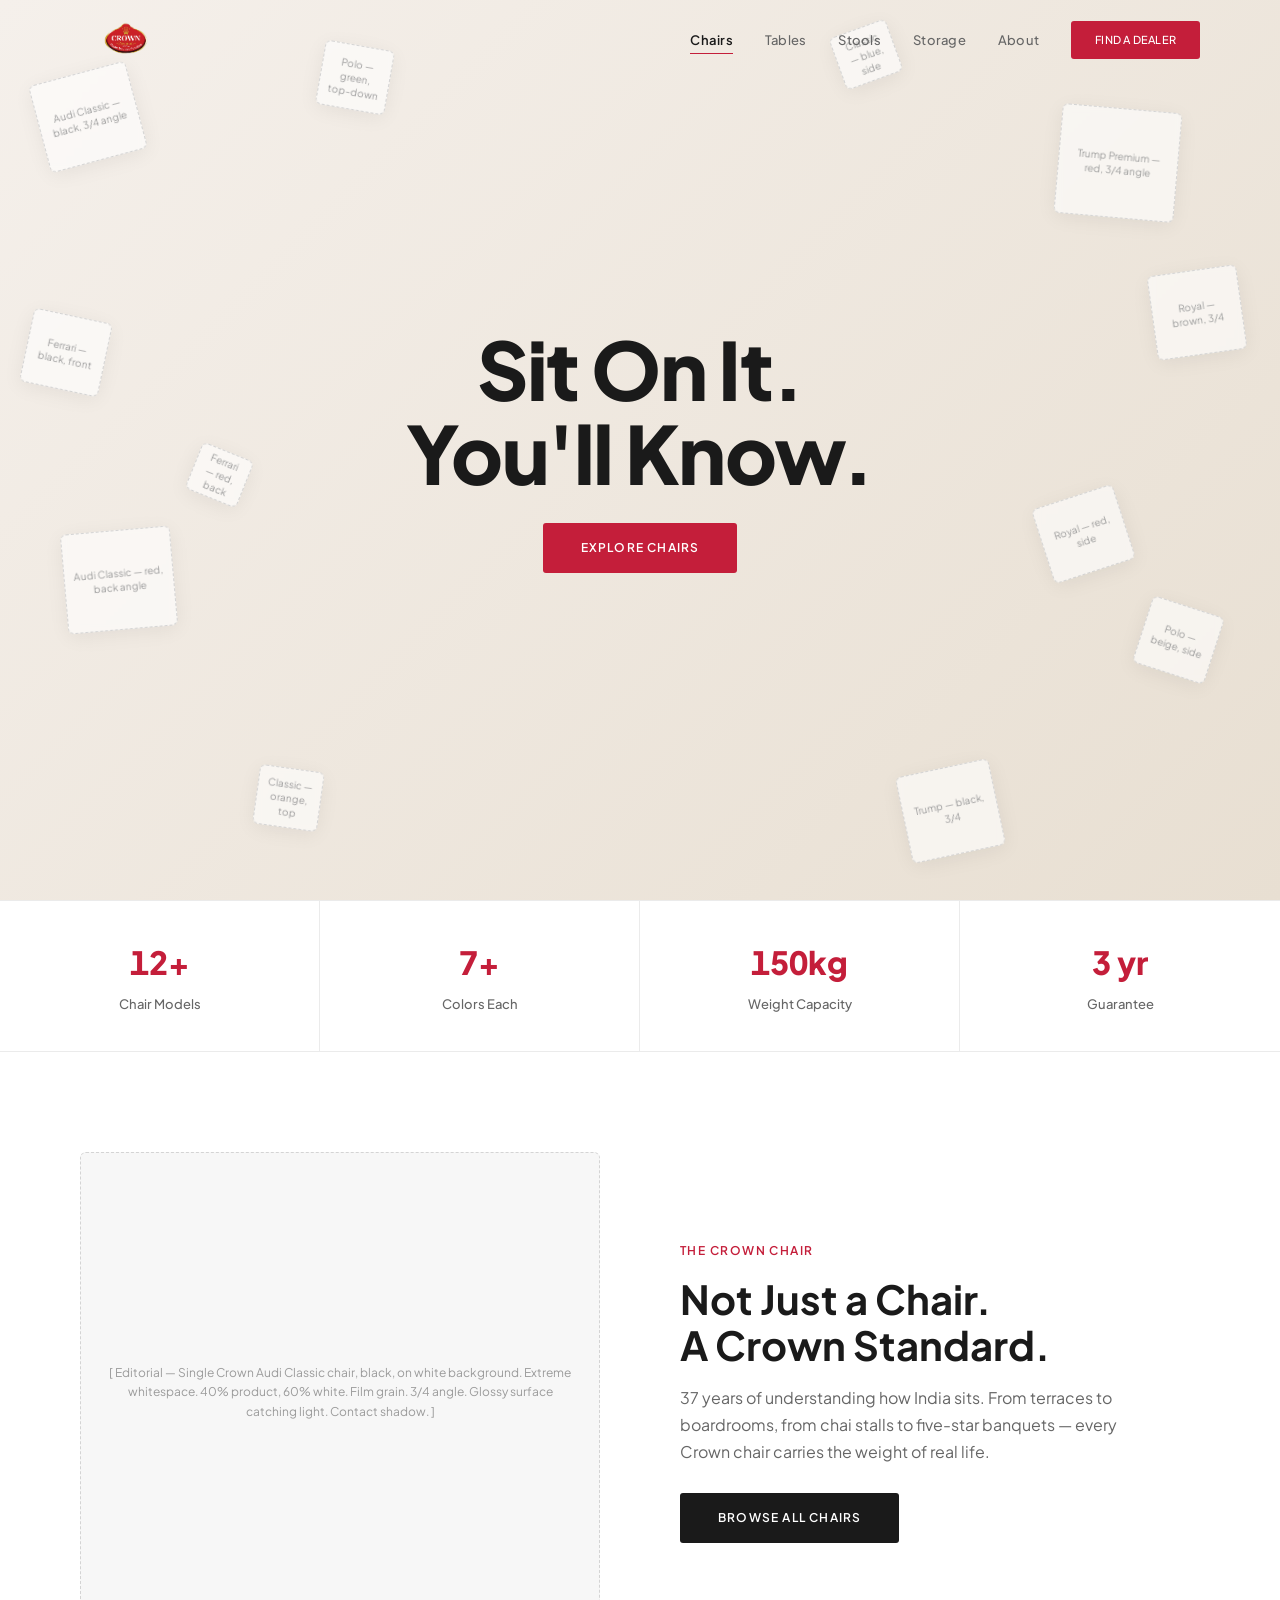
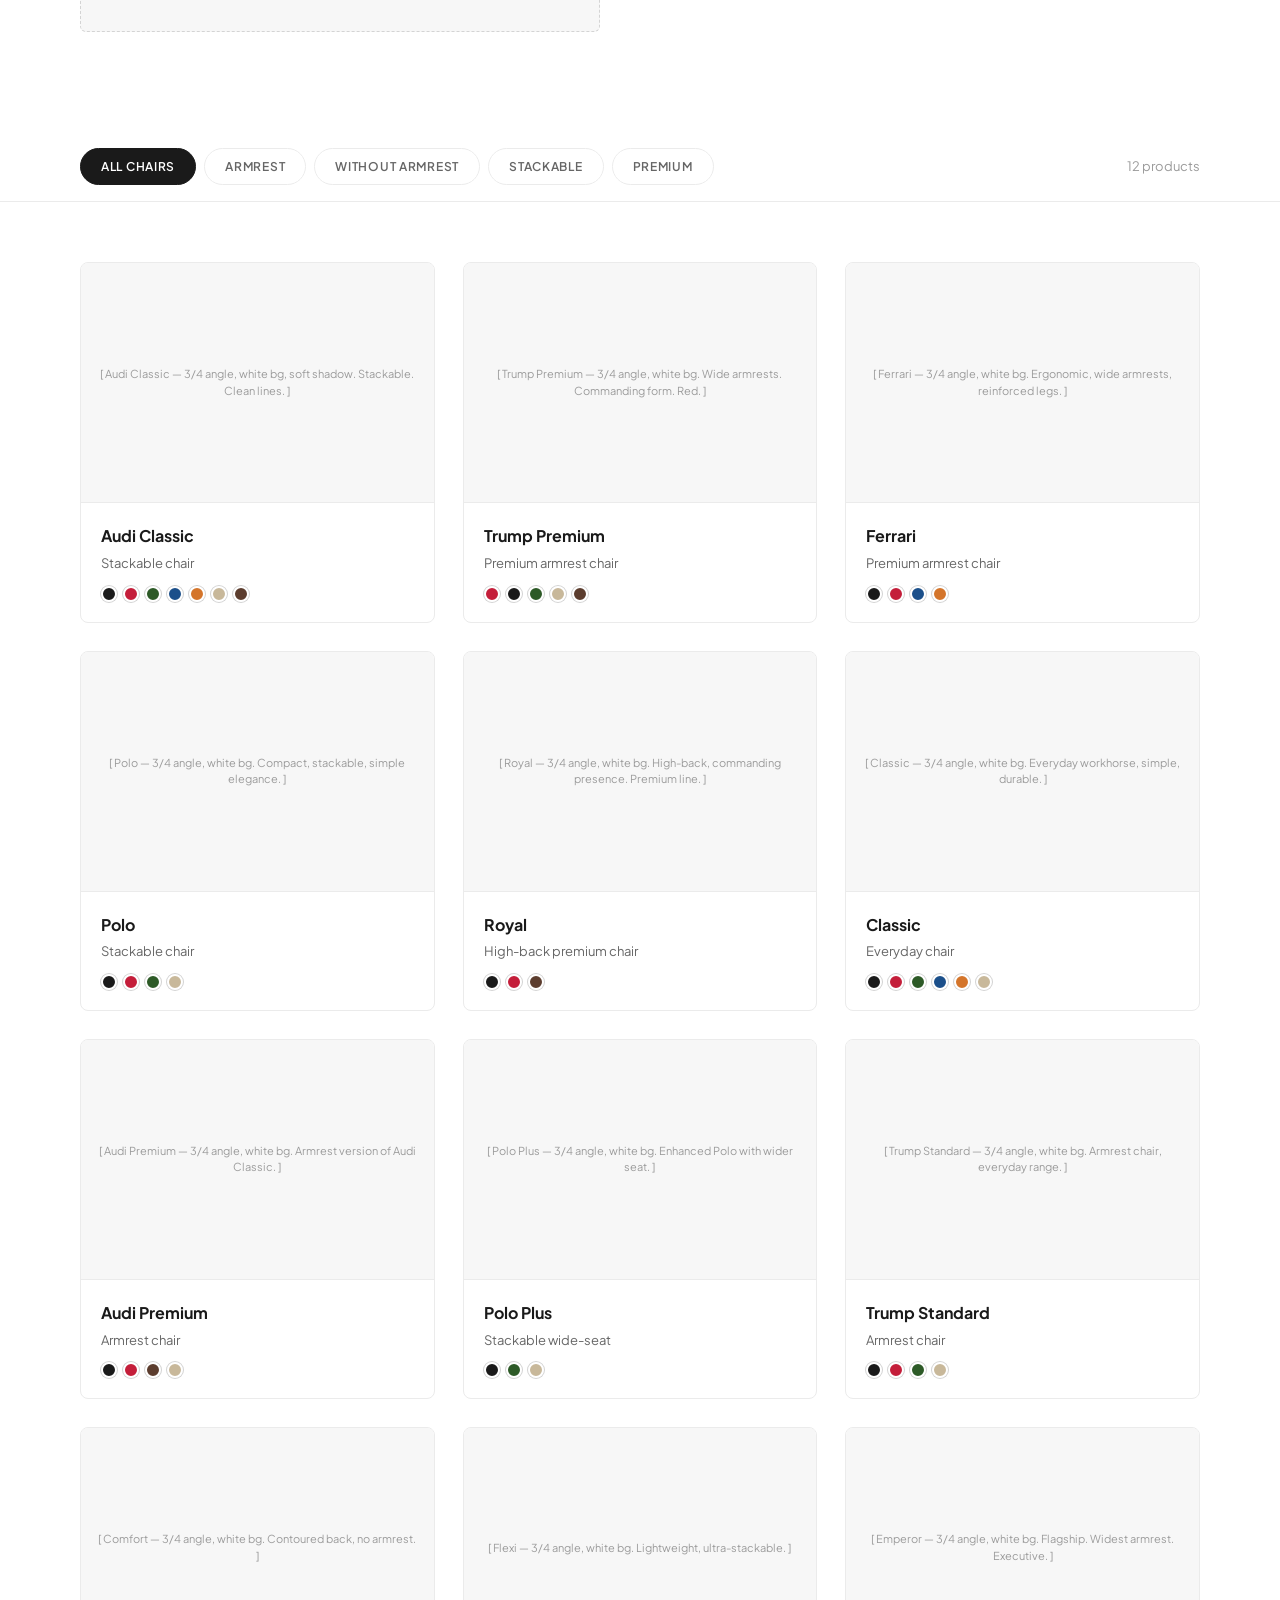
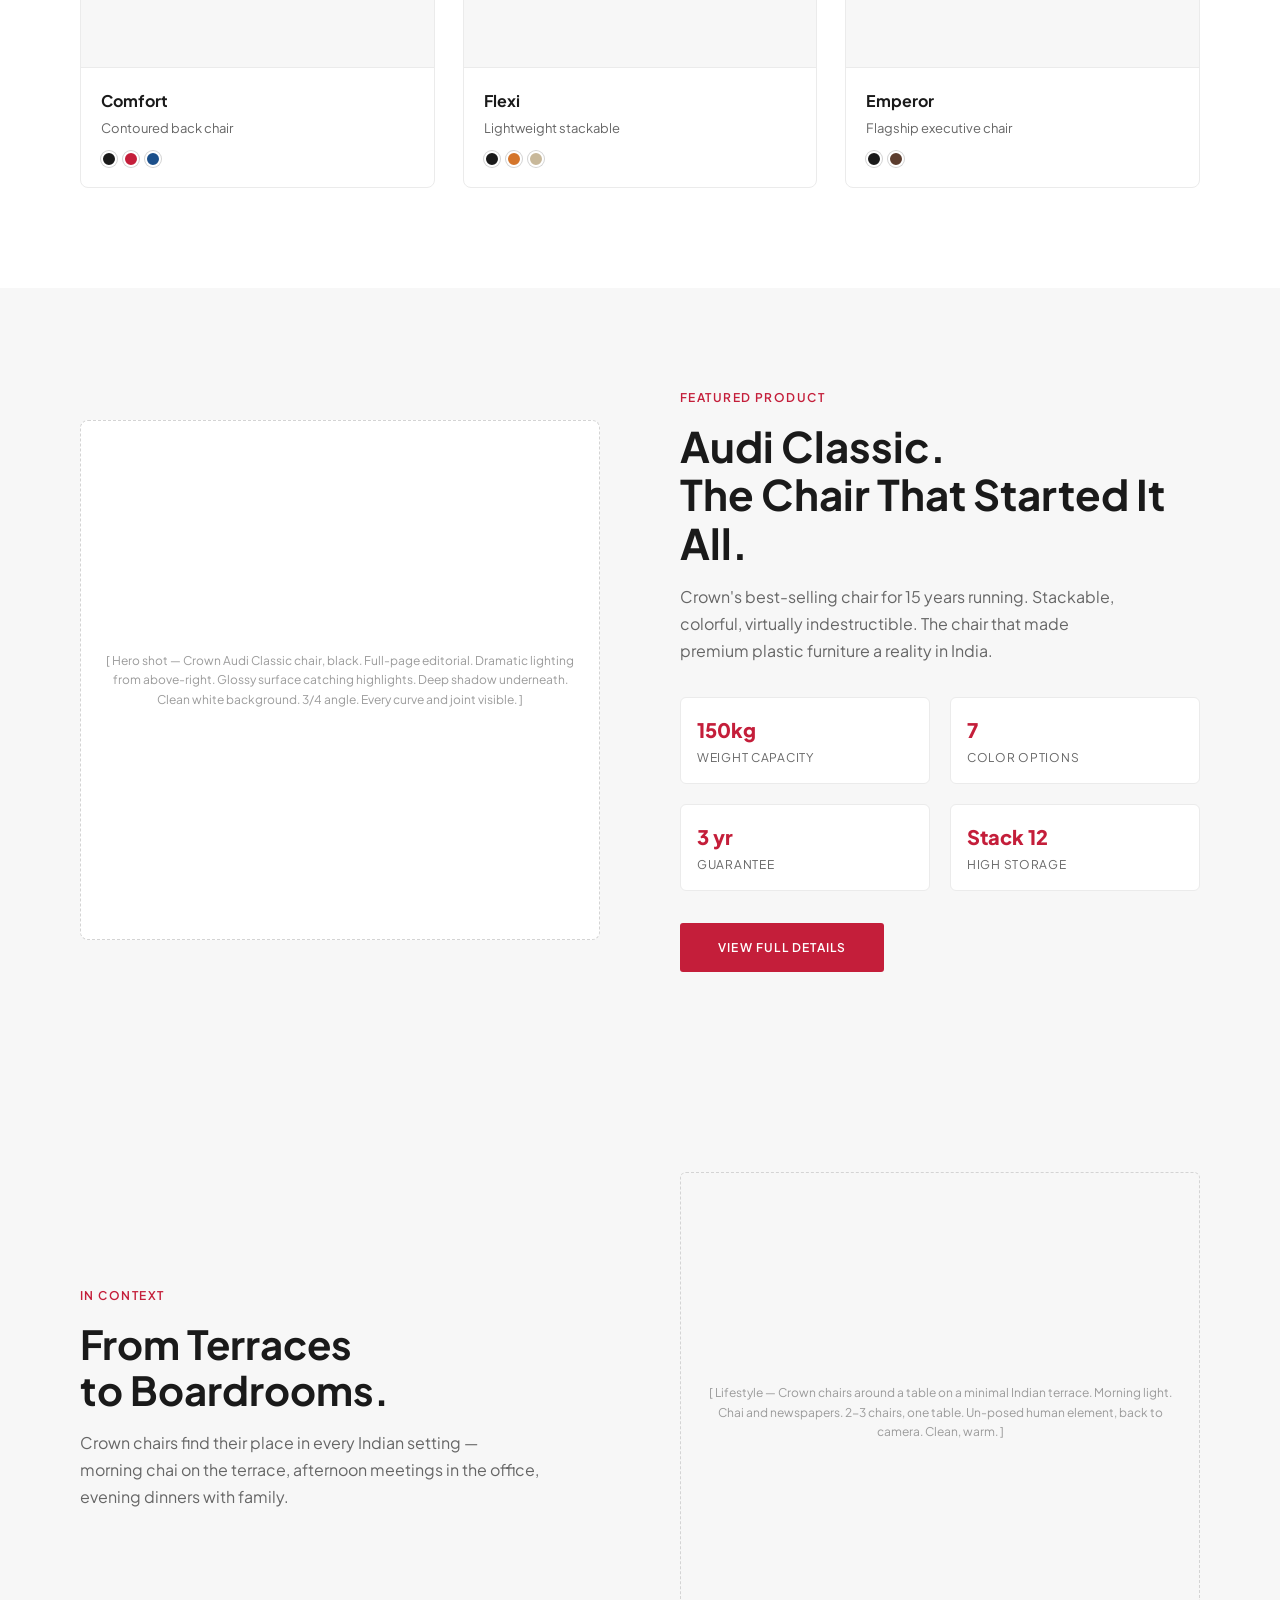
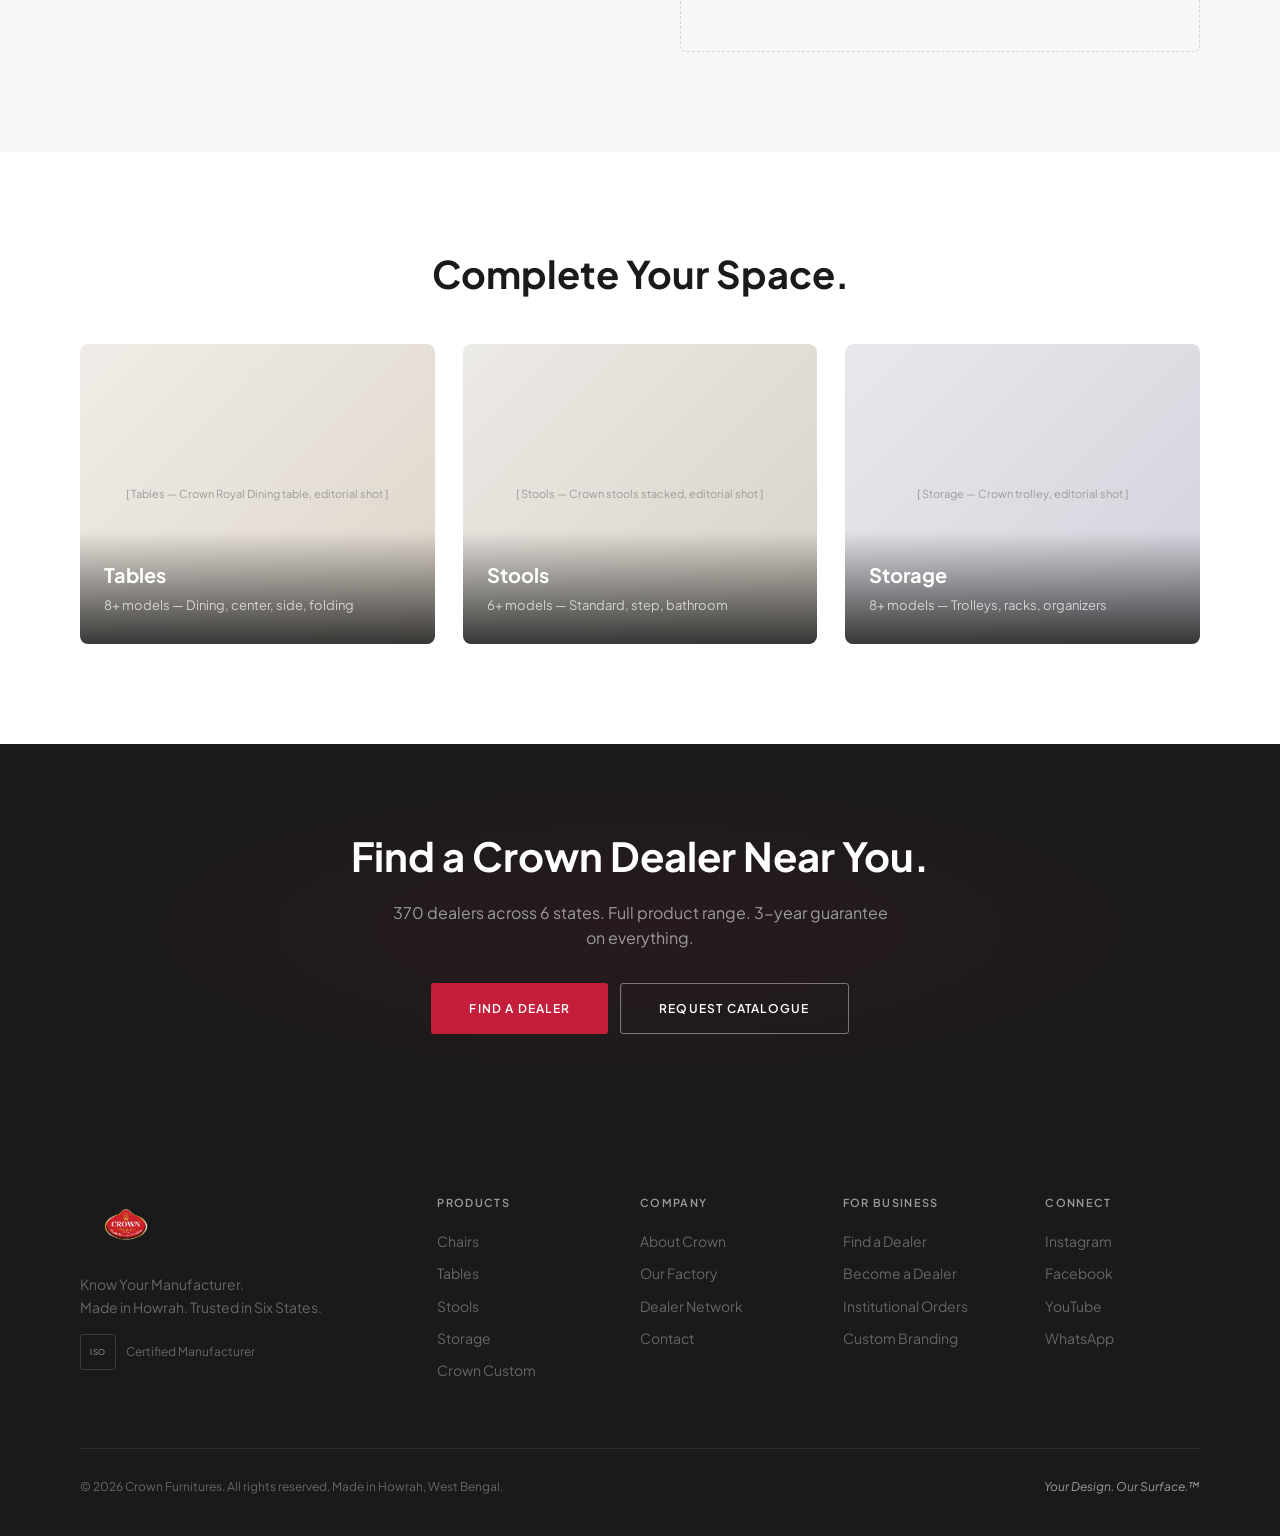
==== chairs-prototype.html @ 1c9141dd "Use Crown logo image in loader across all pages" ====
<!DOCTYPE html>
<html lang="en">
<head>
<meta charset="UTF-8">
<meta name="viewport" content="width=device-width, initial-scale=1.0">
<title>Crown — Chairs | Sit On It. You'll Know.</title>
<link href="https://fonts.googleapis.com/css2?family=Plus+Jakarta+Sans:wght@300;400;500;600;700;800&display=swap" rel="stylesheet">
<style>
/* ═══════════════════════════════════════════════════════════
   CROWN CATEGORY PROTOTYPE — CHAIRS
   ═══════════════════════════════════════════════════════════ */

*, *::before, *::after { margin:0; padding:0; box-sizing:border-box; }

:root {
  --red: #C41E3A;
  --red-dark: #A01830;
  --red-glow: rgba(196,30,58,0.15);
  --gold: #D4A843;
  --gold-light: rgba(212,168,67,0.15);
  --black: #1A1A1A;
  --white: #FFFFFF;
  --g100: #F7F7F7;
  --g200: #EBEBEB;
  --g300: #D4D4D4;
  --g400: #9B9B9B;
  --g500: #666;
  --body: #333;
  --font: 'Plus Jakarta Sans', -apple-system, sans-serif;
  --max-w: 1200px;
  --ease: cubic-bezier(0.25, 0.1, 0.25, 1);
  --nav-h: 80px;
  --hero-from: #f5f0eb;
  --hero-to: #e8dfd2;
}

html { scroll-behavior: smooth; }

::-webkit-scrollbar { width: 6px; }
::-webkit-scrollbar-track { background: var(--g100); }
::-webkit-scrollbar-thumb { background: var(--g300); border-radius: 3px; }
::-webkit-scrollbar-thumb:hover { background: var(--red); }

body {
  font-family: var(--font);
  color: var(--black);
  background: var(--white);
  line-height: 1.6;
  -webkit-font-smoothing: antialiased;
  overflow-x: hidden;
}

a { text-decoration: none; color: inherit; }
img { max-width: 100%; display: block; }

.container { max-width: var(--max-w); margin: 0 auto; padding: 0 40px; }

/* ─── LOADING SCREEN ──────────────────────────────────────── */
.loader {
  position: fixed; inset: 0; z-index: 10000;
  background: var(--black);
  display: flex; align-items: center; justify-content: center;
  flex-direction: column; gap: 24px;
  transition: opacity 0.6s ease, visibility 0.6s ease;
}
.loader.hidden { opacity: 0; visibility: hidden; pointer-events: none; }
.loader-logo {
  animation: loaderPulse 1.5s ease-in-out infinite;
}
.loader-logo img {
  height: 80px;
  filter: brightness(0) invert(1);
}
.loader-sub {
  font-size: 11px; font-weight: 500; letter-spacing: 4px;
  text-transform: uppercase; color: var(--red);
}
.loader-bar {
  width: 120px; height: 2px; background: rgba(255,255,255,0.1);
  border-radius: 1px; overflow: hidden; margin-top: 8px;
}
.loader-bar-fill {
  height: 100%; width: 0; background: var(--red);
  border-radius: 1px;
  animation: loaderFill 1.8s var(--ease) forwards;
}
@keyframes loaderPulse { 0%,100%{ opacity:1; } 50%{ opacity:0.5; } }
@keyframes loaderFill { 0%{ width:0; } 100%{ width:100%; } }

/* ─── SCROLL ANIMATIONS ───────────────────────────────────── */
.reveal {
  opacity: 0; transform: translateY(30px);
  transition: opacity 0.7s var(--ease), transform 0.7s var(--ease);
}
.reveal.visible { opacity: 1; transform: translateY(0); }
.reveal-left {
  opacity: 0; transform: translateX(-40px);
  transition: opacity 0.7s var(--ease), transform 0.7s var(--ease);
}
.reveal-left.visible { opacity: 1; transform: translateX(0); }
.reveal-right {
  opacity: 0; transform: translateX(40px);
  transition: opacity 0.7s var(--ease), transform 0.7s var(--ease);
}
.reveal-right.visible { opacity: 1; transform: translateX(0); }
.reveal-scale {
  opacity: 0; transform: scale(0.95);
  transition: opacity 0.7s var(--ease), transform 0.7s var(--ease);
}
.reveal-scale.visible { opacity: 1; transform: scale(1); }

[data-delay="1"] { transition-delay: 0.1s; }
[data-delay="2"] { transition-delay: 0.2s; }
[data-delay="3"] { transition-delay: 0.3s; }
[data-delay="4"] { transition-delay: 0.4s; }
[data-delay="5"] { transition-delay: 0.5s; }

/* ─── PROGRESS BAR ────────────────────────────────────────── */
.progress-bar {
  position: fixed; top: 0; left: 0; height: 3px;
  background: var(--red); z-index: 1001;
  width: 0; transition: width 0.1s linear;
}

/* ─── NAVIGATION ──────────────────────────────────────────── */
.nav {
  position: fixed; top: 0; left: 0; right: 0; z-index: 1000;
  background: rgba(255,255,255,0);
  backdrop-filter: blur(0px);
  transition: all 0.4s var(--ease);
  border-bottom: 1px solid transparent;
}
.nav.scrolled {
  background: rgba(255,255,255,0.97);
  backdrop-filter: blur(20px);
  border-bottom-color: var(--g200);
  box-shadow: 0 1px 20px rgba(0,0,0,0.04);
}
.nav-inner {
  max-width: var(--max-w); margin: 0 auto; padding: 0 40px;
  display: flex; align-items: center; justify-content: space-between;
  height: var(--nav-h); transition: height 0.4s var(--ease);
}
.nav.scrolled .nav-inner { height: 64px; }

.nav-logo { display: flex; align-items: center; }
.nav-logo img { height: 65px; transition: height 0.4s var(--ease); }
.nav.scrolled .nav-logo img { height: 48px; }

.nav-links { display: flex; gap: 32px; align-items: center; }
.nav-links a {
  font-size: 13px; font-weight: 500; color: var(--g500);
  transition: color 0.3s ease; letter-spacing: 0.02em;
  position: relative;
}
.nav-links a::after {
  content: ''; position: absolute; bottom: -4px; left: 0;
  width: 0; height: 1.5px; background: var(--red);
  transition: width 0.3s var(--ease);
}
.nav-links a:hover { color: var(--black); }
.nav-links a:hover::after { width: 100%; }
.nav-links a.active { color: var(--black); font-weight: 600; }
.nav-links a.active::after { width: 100%; }

.nav-cta {
  padding: 10px 24px !important;
  background: var(--red); color: var(--white) !important;
  font-size: 11px !important; font-weight: 600;
  letter-spacing: 0.08em; text-transform: uppercase;
  border-radius: 3px; transition: all 0.3s ease;
}
.nav-cta::after { display: none !important; }
.nav-cta:hover {
  background: var(--red-dark) !important; color: var(--white) !important;
  transform: translateY(-1px); box-shadow: 0 4px 16px rgba(196,30,58,0.3);
}

.nav-hamburger {
  display: none; width: 44px; height: 44px;
  align-items: center; justify-content: center;
  background: none; border: none; cursor: pointer; z-index: 1002;
}
.nav-hamburger span {
  display: block; width: 22px; height: 2px;
  background: var(--black); position: relative;
  transition: all 0.3s ease;
}
.nav-hamburger span::before, .nav-hamburger span::after {
  content: ''; position: absolute; width: 22px; height: 2px;
  background: var(--black); left: 0; transition: all 0.3s ease;
}
.nav-hamburger span::before { top: -7px; }
.nav-hamburger span::after { top: 7px; }
.nav-hamburger.active span { background: transparent; }
.nav-hamburger.active span::before { top: 0; transform: rotate(45deg); }
.nav-hamburger.active span::after { top: 0; transform: rotate(-45deg); }

.mobile-overlay {
  display: none; position: fixed; inset: 0;
  background: rgba(0,0,0,0.4); z-index: 998;
  opacity: 0; transition: opacity 0.3s ease;
}
.mobile-overlay.active { opacity: 1; }

/* ─── BUTTONS ─────────────────────────────────────────────── */
.btn {
  display: inline-flex; align-items: center; justify-content: center;
  padding: 15px 38px; font-family: var(--font);
  font-size: 12px; font-weight: 600; letter-spacing: 0.1em;
  text-transform: uppercase; border: none; border-radius: 3px;
  cursor: pointer; transition: all 0.3s var(--ease);
  position: relative; overflow: hidden;
}
.btn::before {
  content: ''; position: absolute; inset: 0;
  background: rgba(255,255,255,0.1); transform: translateX(-100%);
  transition: transform 0.4s var(--ease);
}
.btn:hover::before { transform: translateX(0); }

.btn-primary { background: var(--red); color: var(--white); }
.btn-primary:hover { background: var(--red-dark); transform: translateY(-2px); box-shadow: 0 6px 24px rgba(196,30,58,0.35); }

.btn-secondary { background: var(--black); color: var(--white); }
.btn-secondary:hover { background: #000; transform: translateY(-2px); box-shadow: 0 6px 24px rgba(0,0,0,0.25); }

.btn-outline { background: transparent; color: var(--black); border: 1.5px solid var(--black); }
.btn-outline:hover { background: var(--black); color: var(--white); }

.btn-white-outline { background: transparent; color: var(--white); border: 1.5px solid rgba(255,255,255,0.4); }
.btn-white-outline:hover { background: var(--white); color: var(--black); border-color: var(--white); }

/* ─── CATEGORY HERO ───────────────────────────────────────── */
.category-hero {
  min-height: 100vh;
  display: flex; align-items: center; justify-content: center;
  position: relative; overflow: hidden;
  background: linear-gradient(135deg, var(--hero-from) 0%, var(--hero-to) 100%);
}

.scattered-products {
  position: absolute; inset: 0; z-index: 0; pointer-events: none;
}

.scattered-item {
  position: absolute;
  display: flex; align-items: center; justify-content: center;
  font-size: 10px; color: var(--g400); text-align: center;
  line-height: 1.4; padding: 8px;
  border: 1.5px dashed var(--g300);
  border-radius: 6px;
  background: rgba(255,255,255,0.6);
  backdrop-filter: blur(4px);
  box-shadow: 0 4px 20px rgba(0,0,0,0.06);
  opacity: 0;
  animation: scatteredIn 0.8s var(--ease) forwards;
}
.scattered-item:nth-child(1) { animation-delay: 0.3s; }
.scattered-item:nth-child(2) { animation-delay: 0.4s; }
.scattered-item:nth-child(3) { animation-delay: 0.5s; }
.scattered-item:nth-child(4) { animation-delay: 0.6s; }
.scattered-item:nth-child(5) { animation-delay: 0.7s; }
.scattered-item:nth-child(6) { animation-delay: 0.8s; }
.scattered-item:nth-child(7) { animation-delay: 0.9s; }
.scattered-item:nth-child(8) { animation-delay: 1.0s; }
.scattered-item:nth-child(9) { animation-delay: 1.1s; }
.scattered-item:nth-child(10) { animation-delay: 1.2s; }
.scattered-item:nth-child(11) { animation-delay: 1.3s; }
.scattered-item:nth-child(12) { animation-delay: 1.4s; }

@keyframes scatteredIn {
  from { opacity: 0; transform: inherit scale(0.8); }
  to { opacity: 1; }
}

.category-hero-content {
  position: relative; z-index: 2; text-align: center;
  max-width: 650px; padding: 0 24px;
}

.heading-hero {
  font-size: clamp(44px, 7vw, 80px);
  font-weight: 800; line-height: 1.05;
  letter-spacing: -0.02em; color: var(--black);
  margin-bottom: 28px;
}

/* ─── FEATURE STRIP ───────────────────────────────────────── */
.feature-strip {
  display: grid; grid-template-columns: repeat(4, 1fr);
  border-top: 1px solid var(--g200); border-bottom: 1px solid var(--g200);
}
.feature-item {
  padding: 36px 24px; text-align: center;
  border-right: 1px solid var(--g200);
  transition: background 0.3s ease;
}
.feature-item:last-child { border-right: none; }
.feature-item:hover { background: var(--g100); }
.feature-value {
  font-size: 32px; font-weight: 800; color: var(--red);
  margin-bottom: 6px; font-variant-numeric: tabular-nums;
}
.feature-label { font-size: 13px; font-weight: 500; color: var(--g500); }

/* ─── EDITORIAL STORY ─────────────────────────────────────── */
.story-section { padding: 100px 0; }
.story-section.alt-bg { background: var(--g100); }

.story-grid {
  display: grid; grid-template-columns: 1fr 1fr;
  gap: 80px; align-items: center;
}
.story-grid.reverse { direction: rtl; }
.story-grid.reverse > * { direction: ltr; }

.story-image .img-placeholder {
  height: 480px; border-radius: 6px;
  background: var(--g100); border: 1.5px dashed var(--g300);
  display: flex; align-items: center; justify-content: center;
  font-size: 12px; color: var(--g400); text-align: center;
  padding: 24px; line-height: 1.6;
}

.story-content .caption {
  font-size: 12px; font-weight: 600; letter-spacing: 0.12em;
  text-transform: uppercase; color: var(--red); margin-bottom: 14px;
}
.story-content h2 {
  font-size: clamp(28px, 3.5vw, 40px); font-weight: 700;
  line-height: 1.15; margin-bottom: 16px;
}
.story-content p {
  font-size: 16px; color: var(--g500); line-height: 1.7;
  margin-bottom: 28px; max-width: 460px;
}

/* ─── STICKY FILTER BAR ───────────────────────────────────── */
.filter-bar {
  position: sticky; top: 64px; z-index: 100;
  background: rgba(255,255,255,0.92);
  backdrop-filter: blur(20px);
  border-bottom: 1px solid var(--g200);
  padding: 0;
}
.filter-inner {
  display: flex; align-items: center; justify-content: space-between;
  padding: 16px 0;
}
.filter-tabs {
  display: flex; gap: 8px;
  overflow-x: auto;
  -webkit-overflow-scrolling: touch;
  scrollbar-width: none;
}
.filter-tabs::-webkit-scrollbar { display: none; }

.filter-tab {
  padding: 8px 20px;
  font-size: 12px; font-weight: 600;
  letter-spacing: 0.06em; text-transform: uppercase;
  color: var(--g500); background: transparent;
  border: 1.5px solid var(--g200); border-radius: 100px;
  cursor: pointer; transition: all 0.3s var(--ease);
  white-space: nowrap; user-select: none;
}
.filter-tab:hover { border-color: var(--g400); color: var(--black); }
.filter-tab.active {
  background: var(--black); color: var(--white);
  border-color: var(--black);
}
.filter-count {
  font-size: 13px; color: var(--g400); white-space: nowrap;
  margin-left: 20px;
}

/* ─── PRODUCT GRID ────────────────────────────────────────── */
.products-section { padding: 60px 0 100px; }

.product-grid {
  display: grid; grid-template-columns: repeat(3, 1fr);
  gap: 28px;
}

.product-card {
  background: var(--white); border-radius: 8px;
  overflow: hidden; cursor: pointer;
  transition: transform 0.4s var(--ease), box-shadow 0.4s var(--ease), opacity 0.4s ease;
  border: 1px solid var(--g200);
}
.product-card:hover {
  transform: translateY(-8px) scale(1.02);
  box-shadow: 0 20px 60px rgba(0,0,0,0.1);
}
.product-card.hidden {
  display: none;
}
.product-card.fade-in {
  animation: cardFadeIn 0.5s var(--ease) forwards;
}

@keyframes cardFadeIn {
  from { opacity: 0; transform: translateY(20px); }
  to { opacity: 1; transform: translateY(0); }
}

.product-card .img-placeholder {
  height: 240px;
  background: var(--g100); border-bottom: 1px solid var(--g200);
  display: flex; align-items: center; justify-content: center;
  font-size: 11px; color: var(--g400); text-align: center;
  padding: 16px; line-height: 1.5;
}
.product-card-info { padding: 20px; }
.product-name { font-size: 16px; font-weight: 700; margin-bottom: 4px; }
.product-desc { font-size: 13px; color: var(--g500); margin-bottom: 12px; }
.product-colors { display: flex; gap: 6px; }
.color-dot {
  width: 16px; height: 16px; border-radius: 50%;
  border: 2px solid var(--white);
  box-shadow: 0 0 0 1px var(--g300);
  transition: transform 0.2s ease;
}
.color-dot:hover { transform: scale(1.3); }

/* ─── FEATURED PRODUCT SPOTLIGHT ──────────────────────────── */
.spotlight { padding: 100px 0; background: var(--g100); }
.spotlight-grid {
  display: grid; grid-template-columns: 1fr 1fr;
  gap: 80px; align-items: center;
}
.spotlight-image .img-placeholder {
  height: 520px; border-radius: 8px;
  background: var(--white); border: 1.5px dashed var(--g300);
  display: flex; align-items: center; justify-content: center;
  font-size: 12px; color: var(--g400); text-align: center;
  padding: 24px; line-height: 1.6;
}
.spotlight-content .caption {
  font-size: 12px; font-weight: 600; letter-spacing: 0.12em;
  text-transform: uppercase; color: var(--red); margin-bottom: 14px;
}
.spotlight-content h2 {
  font-size: clamp(28px, 3.5vw, 42px); font-weight: 700;
  line-height: 1.15; margin-bottom: 16px;
}
.spotlight-content p {
  font-size: 16px; color: var(--g500); line-height: 1.7;
  margin-bottom: 32px; max-width: 460px;
}
.specs-grid {
  display: grid; grid-template-columns: 1fr 1fr;
  gap: 20px; margin-bottom: 32px;
}
.spec-item {
  padding: 16px; background: var(--white);
  border-radius: 6px; border: 1px solid var(--g200);
}
.spec-value { font-size: 20px; font-weight: 800; color: var(--red); margin-bottom: 2px; }
.spec-label { font-size: 12px; color: var(--g500); text-transform: uppercase; letter-spacing: 0.06em; }

/* ─── CROSS-SELL ──────────────────────────────────────────── */
.cross-sell { padding: 100px 0; }
.cross-sell .section-header {
  text-align: center; margin-bottom: 48px;
}
.cross-sell .section-header h2 {
  font-size: clamp(26px, 3.5vw, 38px); font-weight: 700; line-height: 1.15;
}

.cross-sell-grid {
  display: grid; grid-template-columns: repeat(3, 1fr); gap: 28px;
}
.cross-sell-card {
  position: relative; border-radius: 8px; overflow: hidden;
  cursor: pointer; transition: transform 0.4s var(--ease), box-shadow 0.4s var(--ease);
}
.cross-sell-card:hover { transform: translateY(-6px); box-shadow: 0 16px 48px rgba(0,0,0,0.1); }
.cross-sell-card .card-bg {
  height: 300px; display: flex; align-items: center; justify-content: center;
  font-size: 11px; color: var(--g400); text-align: center;
  padding: 16px; border-radius: 8px;
}
.cross-sell-card .card-overlay {
  position: absolute; bottom: 0; left: 0; right: 0;
  padding: 28px 24px;
  background: linear-gradient(transparent, rgba(26,26,26,0.85));
  color: var(--white);
}
.cross-sell-card .card-overlay h4 { font-size: 20px; font-weight: 700; margin-bottom: 4px; }
.cross-sell-card .card-overlay p { font-size: 13px; color: rgba(255,255,255,0.7); }

/* ─── CTA BANNER ──────────────────────────────────────────── */
.cta-banner {
  padding: 80px 0; background: var(--black); text-align: center;
  position: relative; overflow: hidden;
}
.cta-banner::before {
  content: ''; position: absolute; inset: 0;
  background: radial-gradient(ellipse at center, rgba(196,30,58,0.08) 0%, transparent 70%);
}
.cta-banner h2 {
  font-size: clamp(26px, 3.5vw, 40px); font-weight: 700;
  color: var(--white); margin-bottom: 12px; position: relative;
}
.cta-banner p {
  font-size: 16px; color: var(--g400); margin-bottom: 32px;
  max-width: 500px; margin-left: auto; margin-right: auto; position: relative;
}
.cta-banner .btn-group {
  display: flex; gap: 12px; justify-content: center; flex-wrap: wrap; position: relative;
}

/* ─── FOOTER ──────────────────────────────────────────────── */
.footer { background: var(--black); padding: 80px 0 40px; color: var(--white); }
.footer-top { display: grid; grid-template-columns: 2fr 1fr 1fr 1fr 1fr; gap: 48px; margin-bottom: 56px; }
.footer-brand img { height: 65px; margin-bottom: 14px; }
.footer-brand .tagline { font-size: 14px; color: var(--g500); line-height: 1.6; max-width: 260px; }
.footer-brand .iso { display: flex; align-items: center; gap: 10px; margin-top: 16px; }
.footer-brand .iso-badge {
  width: 36px; height: 36px; border: 1px solid rgba(255,255,255,0.15);
  border-radius: 3px; display: flex; align-items: center; justify-content: center;
  font-size: 8px; color: var(--g400); letter-spacing: 0.05em; text-transform: uppercase;
}
.footer-brand .iso span { font-size: 12px; color: var(--g500); }

.footer-col h4 {
  font-size: 11px; font-weight: 600; letter-spacing: 0.12em;
  text-transform: uppercase; color: var(--g400); margin-bottom: 18px;
}
.footer-col a { display: block; font-size: 14px; color: var(--g500); margin-bottom: 10px; transition: color 0.3s ease; }
.footer-col a:hover { color: var(--white); }

.footer-bottom {
  border-top: 1px solid rgba(255,255,255,0.08); padding-top: 28px;
  display: flex; justify-content: space-between; align-items: center;
}
.footer-bottom p { font-size: 12px; color: var(--g500); }
.footer-bottom .tagline-tm { color: var(--g400); font-style: italic; }

/* ─── WHATSAPP FAB ────────────────────────────────────────── */
.wafab {
  position: fixed; bottom: 28px; right: 28px; z-index: 999;
  width: 56px; height: 56px; border-radius: 50%;
  background: #25D366; display: flex; align-items: center; justify-content: center;
  box-shadow: 0 4px 20px rgba(37,211,102,0.4);
  cursor: pointer; transition: all 0.3s ease; border: none;
  opacity: 0; transform: scale(0.8) translateY(20px);
  transition: all 0.4s var(--ease);
}
.wafab.visible { opacity: 1; transform: scale(1) translateY(0); }
.wafab:hover { transform: scale(1.1) translateY(-2px); box-shadow: 0 6px 28px rgba(37,211,102,0.5); }
.wafab svg { width: 28px; height: 28px; fill: #fff; }

/* ═══════════════════════════════════════════════════════════
   RESPONSIVE
   ═══════════════════════════════════════════════════════════ */

@media (max-width: 1024px) {
  .product-grid { grid-template-columns: repeat(2, 1fr); }
  .story-grid { gap: 48px; }
  .spotlight-grid { gap: 48px; }
  .cross-sell-grid { gap: 20px; }
  .cross-sell-card .card-bg { height: 240px; }
  .footer-top { grid-template-columns: 1fr 1fr 1fr; gap: 32px; }
  .footer-brand { grid-column: 1 / -1; }
}

@media (max-width: 768px) {
  :root { --nav-h: 60px; }
  .container { padding: 0 20px; }
  .nav-inner { padding: 0 20px; }
  .nav-hamburger { display: flex; }
  .nav-links {
    position: fixed; top: 0; right: -100%; width: 280px;
    height: 100vh; background: var(--white);
    flex-direction: column; padding: 80px 28px 40px;
    gap: 0; z-index: 999; box-shadow: -4px 0 20px rgba(0,0,0,0.1);
    transition: right 0.35s var(--ease);
  }
  .nav-links.active { right: 0; }
  .nav-links a { font-size: 16px; padding: 14px 0; border-bottom: 1px solid var(--g200); }
  .nav-links a::after { display: none; }
  .nav-cta { margin-top: 12px; text-align: center; display: block; }
  .mobile-overlay { display: block; }

  .category-hero { min-height: 70vh; }
  .scattered-products { opacity: 0.3; }
  .scattered-item { transform: scale(0.7) !important; }

  .feature-strip { grid-template-columns: repeat(2, 1fr); }
  .feature-item:nth-child(1), .feature-item:nth-child(2) { border-bottom: 1px solid var(--g200); }

  .story-section { padding: 64px 0; }
  .story-grid { grid-template-columns: 1fr; gap: 28px; }
  .story-grid.reverse { direction: ltr; }
  .story-image .img-placeholder { height: 280px; }

  .filter-bar { top: 60px; }
  .filter-inner { padding: 12px 0; }

  .product-grid { grid-template-columns: repeat(2, 1fr); gap: 14px; }
  .product-card .img-placeholder { height: 180px; }
  .product-card-info { padding: 14px; }
  .product-name { font-size: 14px; }

  .spotlight { padding: 64px 0; }
  .spotlight-grid { grid-template-columns: 1fr; gap: 32px; }
  .spotlight-image .img-placeholder { height: 320px; }

  .cross-sell { padding: 64px 0; }
  .cross-sell-grid { grid-template-columns: 1fr; gap: 16px; }
  .cross-sell-card .card-bg { height: 200px; }

  .cta-banner { padding: 56px 0; }

  .footer { padding: 48px 0 28px; }
  .footer-top { grid-template-columns: 1fr 1fr; gap: 24px; }
  .footer-brand img { height: 50px; }
  .footer-bottom { flex-direction: column; gap: 6px; text-align: center; }

  .wafab { width: 50px; height: 50px; bottom: 20px; right: 20px; }
  .wafab svg { width: 24px; height: 24px; }
}

@media (max-width: 480px) {
  .scattered-products { display: none; }
  .category-hero { min-height: 60vh; }
  .product-grid { grid-template-columns: 1fr; }
  .product-card .img-placeholder { height: 200px; }
  .specs-grid { grid-template-columns: 1fr; }
  .footer-top { grid-template-columns: 1fr; }
}
</style>
</head>
<body>

<!-- ═══ LOADING SCREEN ═══ -->
<div class="loader" id="loader">
  <div class="loader-logo"><img src="crown-logo.png" alt="Crown"></div>
  <div class="loader-sub">Premium Furniture</div>
  <div class="loader-bar"><div class="loader-bar-fill"></div></div>
</div>

<!-- ═══ PROGRESS BAR ═══ -->
<div class="progress-bar" id="progressBar"></div>

<!-- ═══ NAVIGATION ═══ -->
<nav class="nav" id="nav">
  <div class="nav-inner">
    <a href="prototype.html" class="nav-logo">
      <img src="crown-logo.png" alt="Crown Premium Furniture">
    </a>
    <div class="nav-links" id="navLinks">
      <a href="chairs-prototype.html" class="active">Chairs</a>
      <a href="tables-prototype.html">Tables</a>
      <a href="stools-prototype.html">Stools</a>
      <a href="storage-prototype.html">Storage</a>
      <a href="#">About</a>
      <a href="prototype.html#dealer" class="nav-cta">Find a Dealer</a>
    </div>
    <button class="nav-hamburger" id="hamburger" aria-label="Menu"><span></span></button>
  </div>
</nav>
<div class="mobile-overlay" id="mobileOverlay"></div>

<!-- ═══ CATEGORY HERO — Vitra-style scattered chairs ═══ -->
<section class="category-hero">
  <div class="scattered-products">
    <div class="scattered-item" style="top:8%; left:3%; width:100px; height:90px; transform:rotate(-15deg);">Audi Classic — black, 3/4 angle</div>
    <div class="scattered-item" style="top:5%; left:25%; width:70px; height:65px; transform:rotate(10deg);">Polo — green, top-down</div>
    <div class="scattered-item" style="top:12%; right:8%; width:120px; height:110px; transform:rotate(5deg);">Trump Premium — red, 3/4 angle</div>
    <div class="scattered-item" style="top:3%; right:30%; width:60px; height:55px; transform:rotate(-20deg);">Classic — blue, side</div>
    <div class="scattered-item" style="top:35%; left:2%; width:80px; height:75px; transform:rotate(12deg);">Ferrari — black, front</div>
    <div class="scattered-item" style="top:30%; right:3%; width:90px; height:85px; transform:rotate(-8deg);">Royal — brown, 3/4</div>
    <div class="scattered-item" style="bottom:30%; left:5%; width:110px; height:100px; transform:rotate(-5deg);">Audi Classic — red, back angle</div>
    <div class="scattered-item" style="bottom:25%; right:5%; width:75px; height:70px; transform:rotate(18deg);">Polo — beige, side</div>
    <div class="scattered-item" style="bottom:8%; left:20%; width:65px; height:60px; transform:rotate(8deg);">Classic — orange, top</div>
    <div class="scattered-item" style="bottom:5%; right:22%; width:95px; height:88px; transform:rotate(-12deg);">Trump — black, 3/4</div>
    <div class="scattered-item" style="top:50%; left:15%; width:55px; height:50px; transform:rotate(22deg);">Ferrari — red, back</div>
    <div class="scattered-item" style="top:55%; right:12%; width:85px; height:78px; transform:rotate(-18deg);">Royal — red, side</div>
  </div>
  <div class="category-hero-content">
    <h1 class="heading-hero">Sit On It.<br>You'll Know.</h1>
    <a href="#products" class="btn btn-primary">Explore Chairs</a>
  </div>
</section>

<!-- ═══ FEATURE STRIP ═══ -->
<div class="feature-strip" id="featureStrip">
  <div class="feature-item">
    <div class="feature-value" data-target="12" data-suffix="+">0</div>
    <div class="feature-label">Chair Models</div>
  </div>
  <div class="feature-item">
    <div class="feature-value" data-target="7" data-suffix="+">0</div>
    <div class="feature-label">Colors Each</div>
  </div>
  <div class="feature-item">
    <div class="feature-value" data-target="150" data-suffix="kg">0</div>
    <div class="feature-label">Weight Capacity</div>
  </div>
  <div class="feature-item">
    <div class="feature-value" data-target="3" data-suffix=" yr">0</div>
    <div class="feature-label">Guarantee</div>
  </div>
</div>

<!-- ═══ EDITORIAL STORY ═══ -->
<section class="story-section">
  <div class="container">
    <div class="story-grid">
      <div class="story-image reveal-left">
        <div class="img-placeholder">
          [ Editorial — Single Crown Audi Classic chair, black, on white background. Extreme whitespace. 40% product, 60% white. Film grain. 3/4 angle. Glossy surface catching light. Contact shadow. ]
        </div>
      </div>
      <div class="story-content reveal-right">
        <p class="caption">The Crown Chair</p>
        <h2>Not Just a Chair.<br>A Crown Standard.</h2>
        <p>37 years of understanding how India sits. From terraces to boardrooms, from chai stalls to five-star banquets — every Crown chair carries the weight of real life.</p>
        <a href="#products" class="btn btn-secondary">Browse All Chairs</a>
      </div>
    </div>
  </div>
</section>

<!-- ═══ STICKY FILTER BAR ═══ -->
<div class="filter-bar" id="products">
  <div class="container">
    <div class="filter-inner">
      <div class="filter-tabs" id="filterTabs">
        <span class="filter-tab active" data-filter="all">All Chairs</span>
        <span class="filter-tab" data-filter="armrest">Armrest</span>
        <span class="filter-tab" data-filter="without-armrest">Without Armrest</span>
        <span class="filter-tab" data-filter="stackable">Stackable</span>
        <span class="filter-tab" data-filter="premium">Premium</span>
      </div>
      <span class="filter-count" id="filterCount">12 products</span>
    </div>
  </div>
</div>

<!-- ═══ PRODUCT GRID ═══ -->
<section class="products-section">
  <div class="container">
    <div class="product-grid" id="productGrid">

      <div class="product-card" data-category="stackable">
        <div class="img-placeholder">[ Audi Classic — 3/4 angle, white bg, soft shadow. Stackable. Clean lines. ]</div>
        <div class="product-card-info">
          <div class="product-name">Audi Classic</div>
          <div class="product-desc">Stackable chair</div>
          <div class="product-colors">
            <span class="color-dot" style="background:#1A1A1A;"></span>
            <span class="color-dot" style="background:#C41E3A;"></span>
            <span class="color-dot" style="background:#2D5A27;"></span>
            <span class="color-dot" style="background:#1B4F8A;"></span>
            <span class="color-dot" style="background:#D4752B;"></span>
            <span class="color-dot" style="background:#C8B89A;"></span>
            <span class="color-dot" style="background:#5C3D2E;"></span>
          </div>
        </div>
      </div>

      <div class="product-card" data-category="armrest premium">
        <div class="img-placeholder">[ Trump Premium — 3/4 angle, white bg. Wide armrests. Commanding form. Red. ]</div>
        <div class="product-card-info">
          <div class="product-name">Trump Premium</div>
          <div class="product-desc">Premium armrest chair</div>
          <div class="product-colors">
            <span class="color-dot" style="background:#C41E3A;"></span>
            <span class="color-dot" style="background:#1A1A1A;"></span>
            <span class="color-dot" style="background:#2D5A27;"></span>
            <span class="color-dot" style="background:#C8B89A;"></span>
            <span class="color-dot" style="background:#5C3D2E;"></span>
          </div>
        </div>
      </div>

      <div class="product-card" data-category="armrest premium">
        <div class="img-placeholder">[ Ferrari — 3/4 angle, white bg. Ergonomic, wide armrests, reinforced legs. ]</div>
        <div class="product-card-info">
          <div class="product-name">Ferrari</div>
          <div class="product-desc">Premium armrest chair</div>
          <div class="product-colors">
            <span class="color-dot" style="background:#1A1A1A;"></span>
            <span class="color-dot" style="background:#C41E3A;"></span>
            <span class="color-dot" style="background:#1B4F8A;"></span>
            <span class="color-dot" style="background:#D4752B;"></span>
          </div>
        </div>
      </div>

      <div class="product-card" data-category="stackable without-armrest">
        <div class="img-placeholder">[ Polo — 3/4 angle, white bg. Compact, stackable, simple elegance. ]</div>
        <div class="product-card-info">
          <div class="product-name">Polo</div>
          <div class="product-desc">Stackable chair</div>
          <div class="product-colors">
            <span class="color-dot" style="background:#1A1A1A;"></span>
            <span class="color-dot" style="background:#C41E3A;"></span>
            <span class="color-dot" style="background:#2D5A27;"></span>
            <span class="color-dot" style="background:#C8B89A;"></span>
          </div>
        </div>
      </div>

      <div class="product-card" data-category="armrest premium">
        <div class="img-placeholder">[ Royal — 3/4 angle, white bg. High-back, commanding presence. Premium line. ]</div>
        <div class="product-card-info">
          <div class="product-name">Royal</div>
          <div class="product-desc">High-back premium chair</div>
          <div class="product-colors">
            <span class="color-dot" style="background:#1A1A1A;"></span>
            <span class="color-dot" style="background:#C41E3A;"></span>
            <span class="color-dot" style="background:#5C3D2E;"></span>
          </div>
        </div>
      </div>

      <div class="product-card" data-category="without-armrest stackable">
        <div class="img-placeholder">[ Classic — 3/4 angle, white bg. Everyday workhorse, simple, durable. ]</div>
        <div class="product-card-info">
          <div class="product-name">Classic</div>
          <div class="product-desc">Everyday chair</div>
          <div class="product-colors">
            <span class="color-dot" style="background:#1A1A1A;"></span>
            <span class="color-dot" style="background:#C41E3A;"></span>
            <span class="color-dot" style="background:#2D5A27;"></span>
            <span class="color-dot" style="background:#1B4F8A;"></span>
            <span class="color-dot" style="background:#D4752B;"></span>
            <span class="color-dot" style="background:#C8B89A;"></span>
          </div>
        </div>
      </div>

      <div class="product-card" data-category="armrest">
        <div class="img-placeholder">[ Audi Premium — 3/4 angle, white bg. Armrest version of Audi Classic. ]</div>
        <div class="product-card-info">
          <div class="product-name">Audi Premium</div>
          <div class="product-desc">Armrest chair</div>
          <div class="product-colors">
            <span class="color-dot" style="background:#1A1A1A;"></span>
            <span class="color-dot" style="background:#C41E3A;"></span>
            <span class="color-dot" style="background:#5C3D2E;"></span>
            <span class="color-dot" style="background:#C8B89A;"></span>
          </div>
        </div>
      </div>

      <div class="product-card" data-category="without-armrest stackable">
        <div class="img-placeholder">[ Polo Plus — 3/4 angle, white bg. Enhanced Polo with wider seat. ]</div>
        <div class="product-card-info">
          <div class="product-name">Polo Plus</div>
          <div class="product-desc">Stackable wide-seat</div>
          <div class="product-colors">
            <span class="color-dot" style="background:#1A1A1A;"></span>
            <span class="color-dot" style="background:#2D5A27;"></span>
            <span class="color-dot" style="background:#C8B89A;"></span>
          </div>
        </div>
      </div>

      <div class="product-card" data-category="armrest">
        <div class="img-placeholder">[ Trump Standard — 3/4 angle, white bg. Armrest chair, everyday range. ]</div>
        <div class="product-card-info">
          <div class="product-name">Trump Standard</div>
          <div class="product-desc">Armrest chair</div>
          <div class="product-colors">
            <span class="color-dot" style="background:#1A1A1A;"></span>
            <span class="color-dot" style="background:#C41E3A;"></span>
            <span class="color-dot" style="background:#2D5A27;"></span>
            <span class="color-dot" style="background:#C8B89A;"></span>
          </div>
        </div>
      </div>

      <div class="product-card" data-category="without-armrest">
        <div class="img-placeholder">[ Comfort — 3/4 angle, white bg. Contoured back, no armrest. ]</div>
        <div class="product-card-info">
          <div class="product-name">Comfort</div>
          <div class="product-desc">Contoured back chair</div>
          <div class="product-colors">
            <span class="color-dot" style="background:#1A1A1A;"></span>
            <span class="color-dot" style="background:#C41E3A;"></span>
            <span class="color-dot" style="background:#1B4F8A;"></span>
          </div>
        </div>
      </div>

      <div class="product-card" data-category="stackable without-armrest">
        <div class="img-placeholder">[ Flexi — 3/4 angle, white bg. Lightweight, ultra-stackable. ]</div>
        <div class="product-card-info">
          <div class="product-name">Flexi</div>
          <div class="product-desc">Lightweight stackable</div>
          <div class="product-colors">
            <span class="color-dot" style="background:#1A1A1A;"></span>
            <span class="color-dot" style="background:#D4752B;"></span>
            <span class="color-dot" style="background:#C8B89A;"></span>
          </div>
        </div>
      </div>

      <div class="product-card" data-category="premium armrest">
        <div class="img-placeholder">[ Emperor — 3/4 angle, white bg. Flagship. Widest armrest. Executive. ]</div>
        <div class="product-card-info">
          <div class="product-name">Emperor</div>
          <div class="product-desc">Flagship executive chair</div>
          <div class="product-colors">
            <span class="color-dot" style="background:#1A1A1A;"></span>
            <span class="color-dot" style="background:#5C3D2E;"></span>
          </div>
        </div>
      </div>

    </div>
  </div>
</section>

<!-- ═══ FEATURED PRODUCT SPOTLIGHT ═══ -->
<section class="spotlight">
  <div class="container">
    <div class="spotlight-grid">
      <div class="spotlight-image reveal-left">
        <div class="img-placeholder">
          [ Hero shot — Crown Audi Classic chair, black. Full-page editorial. Dramatic lighting from above-right. Glossy surface catching highlights. Deep shadow underneath. Clean white background. 3/4 angle. Every curve and joint visible. ]
        </div>
      </div>
      <div class="spotlight-content reveal-right">
        <p class="caption">Featured Product</p>
        <h2>Audi Classic.<br>The Chair That Started It All.</h2>
        <p>Crown's best-selling chair for 15 years running. Stackable, colorful, virtually indestructible. The chair that made premium plastic furniture a reality in India.</p>
        <div class="specs-grid">
          <div class="spec-item">
            <div class="spec-value">150kg</div>
            <div class="spec-label">Weight Capacity</div>
          </div>
          <div class="spec-item">
            <div class="spec-value">7</div>
            <div class="spec-label">Color Options</div>
          </div>
          <div class="spec-item">
            <div class="spec-value">3 yr</div>
            <div class="spec-label">Guarantee</div>
          </div>
          <div class="spec-item">
            <div class="spec-value">Stack 12</div>
            <div class="spec-label">High Storage</div>
          </div>
        </div>
        <a href="#" class="btn btn-primary">View Full Details</a>
      </div>
    </div>
  </div>
</section>

<!-- ═══ LIFESTYLE CONTEXT ═══ -->
<section class="story-section alt-bg">
  <div class="container">
    <div class="story-grid reverse">
      <div class="story-image reveal-right">
        <div class="img-placeholder">
          [ Lifestyle — Crown chairs around a table on a minimal Indian terrace. Morning light. Chai and newspapers. 2-3 chairs, one table. Un-posed human element, back to camera. Clean, warm. ]
        </div>
      </div>
      <div class="story-content reveal-left">
        <p class="caption">In Context</p>
        <h2>From Terraces<br>to Boardrooms.</h2>
        <p>Crown chairs find their place in every Indian setting — morning chai on the terrace, afternoon meetings in the office, evening dinners with family.</p>
      </div>
    </div>
  </div>
</section>

<!-- ═══ CROSS-SELL ═══ -->
<section class="cross-sell">
  <div class="container">
    <div class="section-header reveal">
      <h2>Complete Your Space.</h2>
    </div>
    <div class="cross-sell-grid">
      <a href="tables-prototype.html" class="cross-sell-card reveal" data-delay="1">
        <div class="card-bg" style="background:linear-gradient(135deg, #f0ede8, #ddd5ca);">
          [ Tables — Crown Royal Dining table, editorial shot ]
        </div>
        <div class="card-overlay">
          <h4>Tables</h4>
          <p>8+ models — Dining, center, side, folding</p>
        </div>
      </a>
      <a href="stools-prototype.html" class="cross-sell-card reveal" data-delay="2">
        <div class="card-bg" style="background:linear-gradient(135deg, #eceae6, #d8d2c8);">
          [ Stools — Crown stools stacked, editorial shot ]
        </div>
        <div class="card-overlay">
          <h4>Stools</h4>
          <p>6+ models — Standard, step, bathroom</p>
        </div>
      </a>
      <a href="storage-prototype.html" class="cross-sell-card reveal" data-delay="3">
        <div class="card-bg" style="background:linear-gradient(135deg, #e8e8ec, #d2d2dc);">
          [ Storage — Crown trolley, editorial shot ]
        </div>
        <div class="card-overlay">
          <h4>Storage</h4>
          <p>8+ models — Trolleys, racks, organizers</p>
        </div>
      </a>
    </div>
  </div>
</section>

<!-- ═══ CTA BANNER ═══ -->
<section class="cta-banner reveal-scale">
  <div class="container">
    <h2>Find a Crown Dealer Near You.</h2>
    <p>370 dealers across 6 states. Full product range. 3-year guarantee on everything.</p>
    <div class="btn-group">
      <a href="prototype.html#dealer" class="btn btn-primary">Find a Dealer</a>
      <a href="#" class="btn btn-white-outline">Request Catalogue</a>
    </div>
  </div>
</section>

<!-- ═══ FOOTER ═══ -->
<footer class="footer">
  <div class="container">
    <div class="footer-top">
      <div class="footer-brand">
        <img src="crown-logo.png" alt="Crown Premium Furniture">
        <p class="tagline">Know Your Manufacturer.<br>Made in Howrah. Trusted in Six States.</p>
        <div class="iso"><div class="iso-badge">ISO</div><span>Certified Manufacturer</span></div>
      </div>
      <div class="footer-col">
        <h4>Products</h4>
        <a href="chairs-prototype.html">Chairs</a><a href="tables-prototype.html">Tables</a><a href="stools-prototype.html">Stools</a><a href="storage-prototype.html">Storage</a><a href="#">Crown Custom</a>
      </div>
      <div class="footer-col">
        <h4>Company</h4>
        <a href="#">About Crown</a><a href="#">Our Factory</a><a href="#">Dealer Network</a><a href="#">Contact</a>
      </div>
      <div class="footer-col">
        <h4>For Business</h4>
        <a href="prototype.html#dealer">Find a Dealer</a><a href="#">Become a Dealer</a><a href="#">Institutional Orders</a><a href="#">Custom Branding</a>
      </div>
      <div class="footer-col">
        <h4>Connect</h4>
        <a href="#">Instagram</a><a href="#">Facebook</a><a href="#">YouTube</a><a href="#">WhatsApp</a>
      </div>
    </div>
    <div class="footer-bottom">
      <p>&copy; 2026 Crown Furnitures. All rights reserved. Made in Howrah, West Bengal.</p>
      <p class="tagline-tm">Your Design. Our Surface.&trade;</p>
    </div>
  </div>
</footer>

<!-- ═══ WHATSAPP FAB ═══ -->
<a href="https://wa.me/919876543210" class="wafab" id="wafab" title="Chat on WhatsApp" target="_blank">
  <svg viewBox="0 0 24 24"><path d="M17.472 14.382c-.297-.149-1.758-.867-2.03-.967-.273-.099-.471-.148-.67.15-.197.297-.767.966-.94 1.164-.173.199-.347.223-.644.075-.297-.15-1.255-.463-2.39-1.475-.883-.788-1.48-1.761-1.653-2.059-.173-.297-.018-.458.13-.606.134-.133.298-.347.446-.52.149-.174.198-.298.298-.497.099-.198.05-.371-.025-.52-.075-.149-.669-1.612-.916-2.207-.242-.579-.487-.5-.669-.51-.173-.008-.371-.01-.57-.01-.198 0-.52.074-.792.372-.272.297-1.04 1.016-1.04 2.479 0 1.462 1.065 2.875 1.213 3.074.149.198 2.096 3.2 5.077 4.487.709.306 1.262.489 1.694.625.712.227 1.36.195 1.871.118.571-.085 1.758-.719 2.006-1.413.248-.694.248-1.289.173-1.413-.074-.124-.272-.198-.57-.347m-5.421 7.403h-.004a9.87 9.87 0 01-5.031-1.378l-.361-.214-3.741.982.998-3.648-.235-.374a9.86 9.86 0 01-1.51-5.26c.001-5.45 4.436-9.884 9.888-9.884 2.64 0 5.122 1.03 6.988 2.898a9.825 9.825 0 012.893 6.994c-.003 5.45-4.437 9.884-9.885 9.884m8.413-18.297A11.815 11.815 0 0012.05 0C5.495 0 .16 5.335.157 11.892c0 2.096.547 4.142 1.588 5.945L.057 24l6.305-1.654a11.882 11.882 0 005.683 1.448h.005c6.554 0 11.89-5.335 11.893-11.893a11.821 11.821 0 00-3.48-8.413z"/></svg>
</a>

<!-- ═══════════════════════════════════════════════════════════
     JAVASCRIPT
     ═══════════════════════════════════════════════════════════ -->
<script>
// ─── LOADING SCREEN ──────────────────────────────────────────
window.addEventListener('load', () => {
  setTimeout(() => document.getElementById('loader').classList.add('hidden'), 2000);
});

// ─── SCROLL PROGRESS BAR ─────────────────────────────────────
const progressBar = document.getElementById('progressBar');
window.addEventListener('scroll', () => {
  const scrolled = window.scrollY;
  const maxScroll = document.documentElement.scrollHeight - window.innerHeight;
  progressBar.style.width = (scrolled / maxScroll * 100) + '%';
}, { passive: true });

// ─── NAV SCROLL EFFECT ──────────────────────────────────────
const nav = document.getElementById('nav');
window.addEventListener('scroll', () => {
  nav.classList.toggle('scrolled', window.scrollY > 60);
}, { passive: true });

// ─── MOBILE MENU ─────────────────────────────────────────────
const hamburger = document.getElementById('hamburger');
const navLinks = document.getElementById('navLinks');
const overlay = document.getElementById('mobileOverlay');
function toggleMenu() {
  hamburger.classList.toggle('active');
  navLinks.classList.toggle('active');
  overlay.classList.toggle('active');
  document.body.style.overflow = navLinks.classList.contains('active') ? 'hidden' : '';
}
hamburger.addEventListener('click', toggleMenu);
overlay.addEventListener('click', toggleMenu);
navLinks.querySelectorAll('a').forEach(a => a.addEventListener('click', () => {
  if (navLinks.classList.contains('active')) toggleMenu();
}));

// ─── FILTER TABS ─────────────────────────────────────────────
const filterTabs = document.querySelectorAll('.filter-tab');
const productCards = document.querySelectorAll('.product-card');
const filterCount = document.getElementById('filterCount');

filterTabs.forEach(tab => {
  tab.addEventListener('click', () => {
    filterTabs.forEach(t => t.classList.remove('active'));
    tab.classList.add('active');

    const filter = tab.dataset.filter;
    let visibleCount = 0;

    productCards.forEach((card, index) => {
      const categories = card.dataset.category;
      const show = filter === 'all' || categories.includes(filter);

      card.classList.remove('fade-in');
      if (show) {
        card.classList.remove('hidden');
        card.style.animationDelay = (visibleCount * 80) + 'ms';
        // Force reflow to restart animation
        void card.offsetWidth;
        card.classList.add('fade-in');
        visibleCount++;
      } else {
        card.classList.add('hidden');
      }
    });

    filterCount.textContent = visibleCount + ' product' + (visibleCount !== 1 ? 's' : '');
  });
});

// ─── SCROLL REVEAL ───────────────────────────────────────────
const revealEls = document.querySelectorAll('.reveal, .reveal-left, .reveal-right, .reveal-scale');
const revealObserver = new IntersectionObserver((entries) => {
  entries.forEach(e => { if (e.isIntersecting) { e.target.classList.add('visible'); } });
}, { threshold: 0.15, rootMargin: '0px 0px -40px 0px' });
revealEls.forEach(el => revealObserver.observe(el));

// ─── COUNTER ANIMATION ──────────────────────────────────────
let counterDone = false;
const featureStrip = document.getElementById('featureStrip');
const counterObserver = new IntersectionObserver((entries) => {
  if (entries[0].isIntersecting && !counterDone) {
    counterDone = true;
    document.querySelectorAll('.feature-value').forEach(el => {
      const target = parseInt(el.dataset.target);
      const suffix = el.dataset.suffix || '';
      const duration = 1500;
      const start = performance.now();
      function tick(now) {
        const elapsed = now - start;
        const progress = Math.min(elapsed / duration, 1);
        const eased = 1 - Math.pow(1 - progress, 3);
        const current = Math.round(target * eased);
        el.textContent = current + suffix;
        if (progress < 1) requestAnimationFrame(tick);
      }
      requestAnimationFrame(tick);
    });
  }
}, { threshold: 0.5 });
counterObserver.observe(featureStrip);

// ─── WHATSAPP FAB ────────────────────────────────────────────
const wafab = document.getElementById('wafab');
window.addEventListener('scroll', () => {
  wafab.classList.toggle('visible', window.scrollY > 400);
}, { passive: true });

// ─── SMOOTH ANCHOR SCROLLING ─────────────────────────────────
document.querySelectorAll('a[href^="#"]').forEach(a => {
  a.addEventListener('click', e => {
    const target = document.querySelector(a.getAttribute('href'));
    if (target) {
      e.preventDefault();
      const offset = 120;
      const top = target.getBoundingClientRect().top + window.scrollY - offset;
      window.scrollTo({ top, behavior: 'smooth' });
    }
  });
});
</script>
</body>
</html>
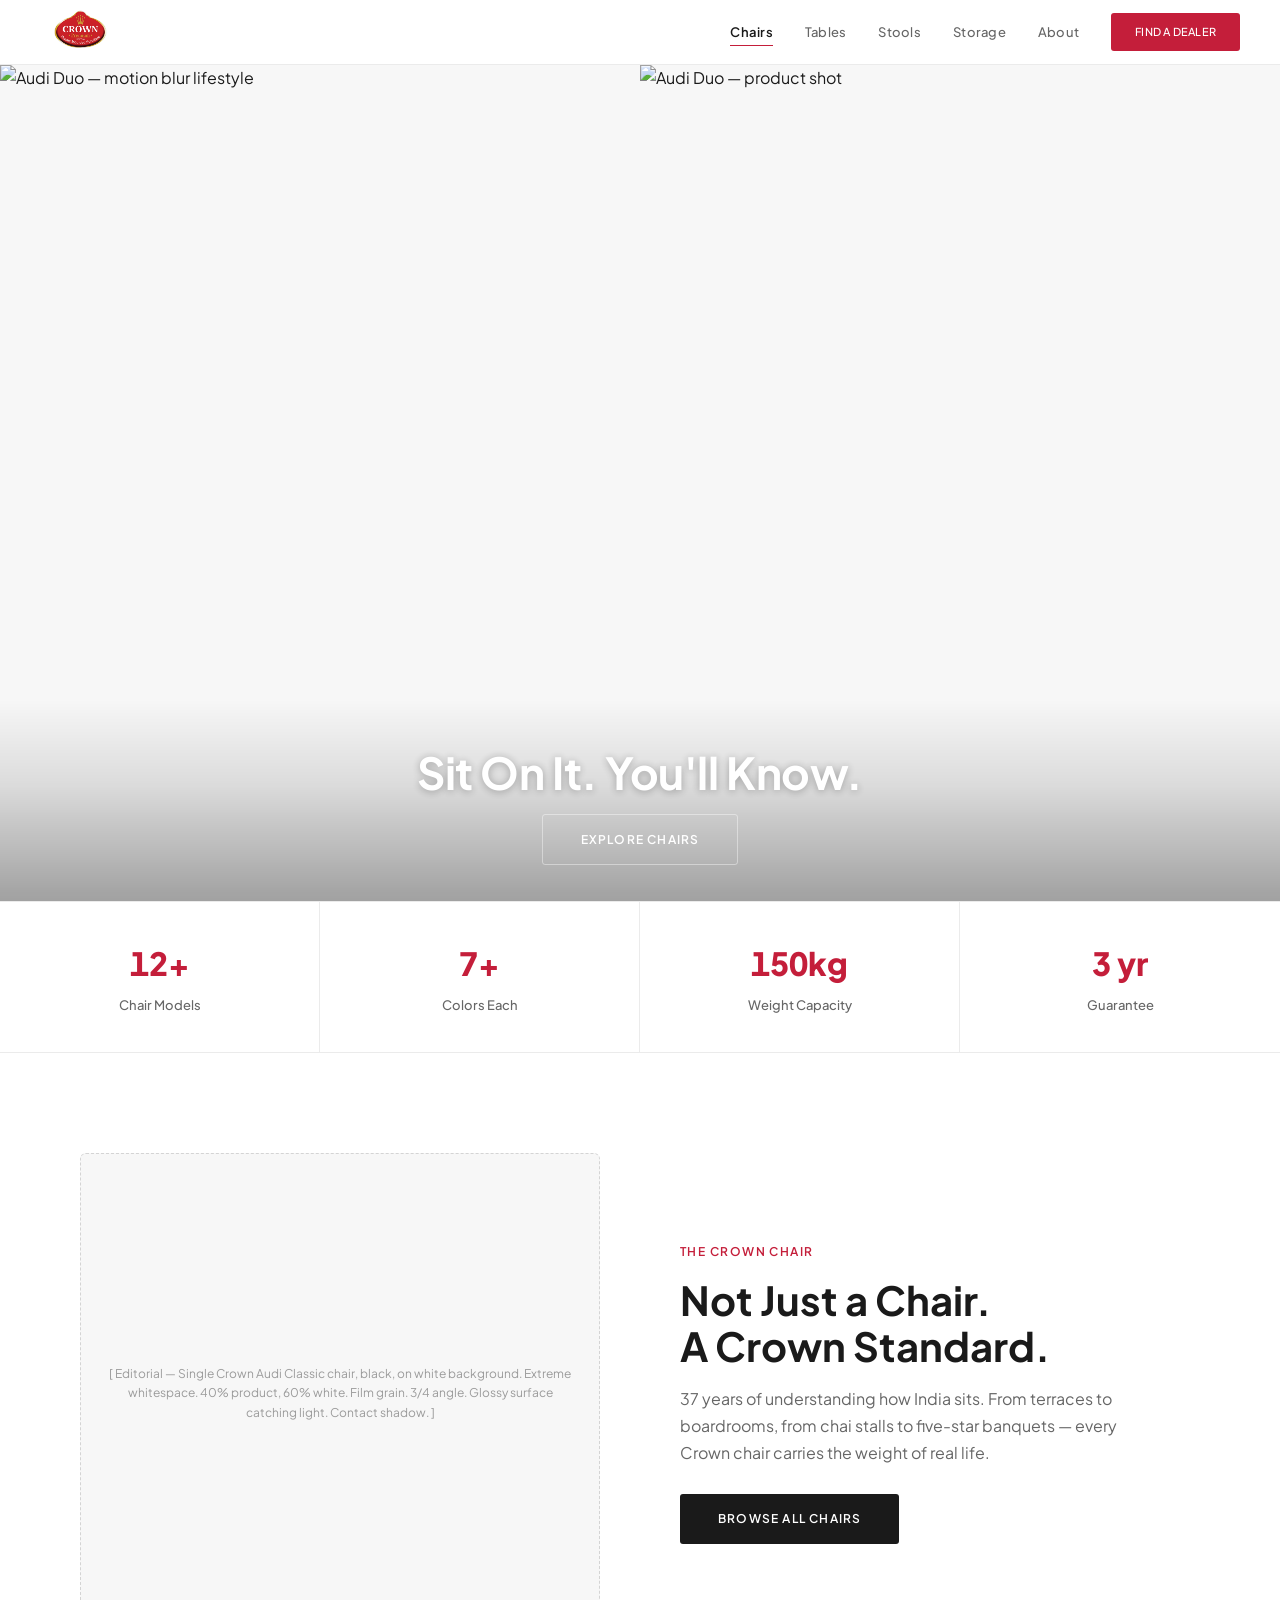
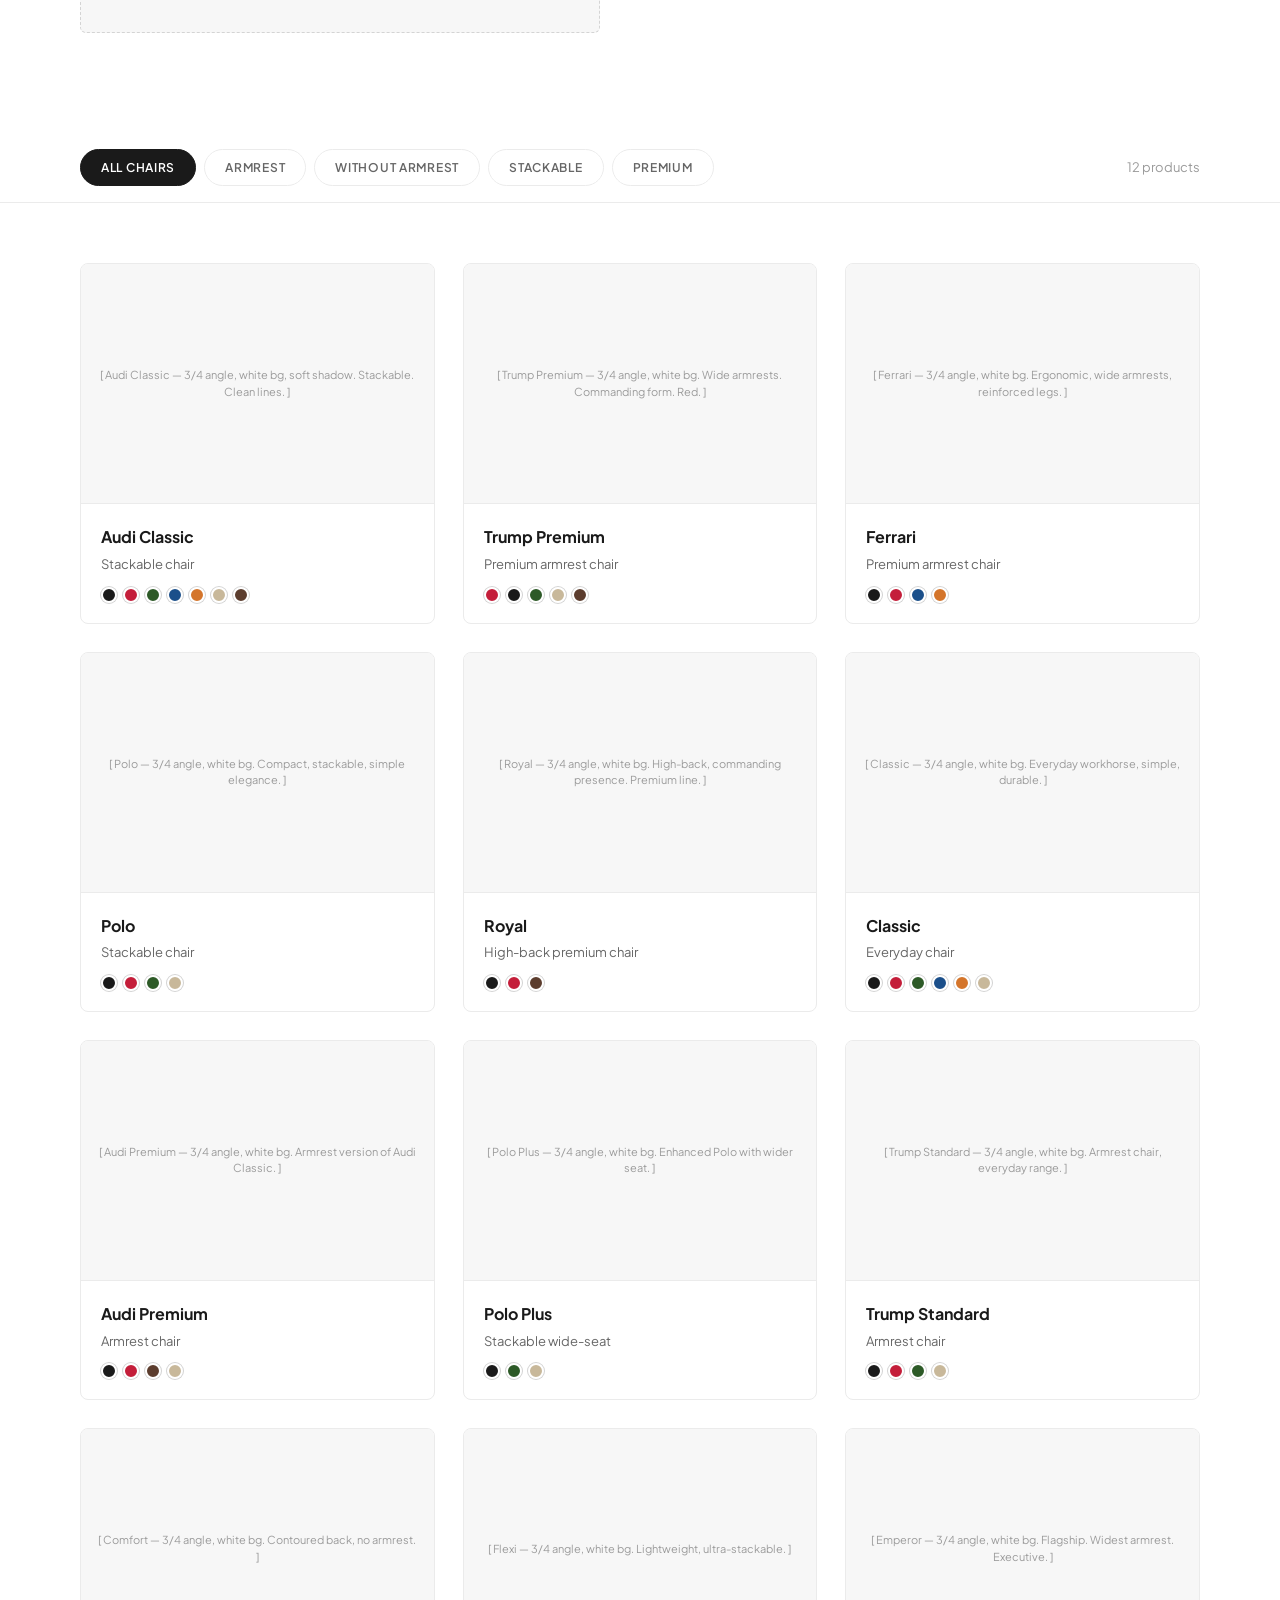
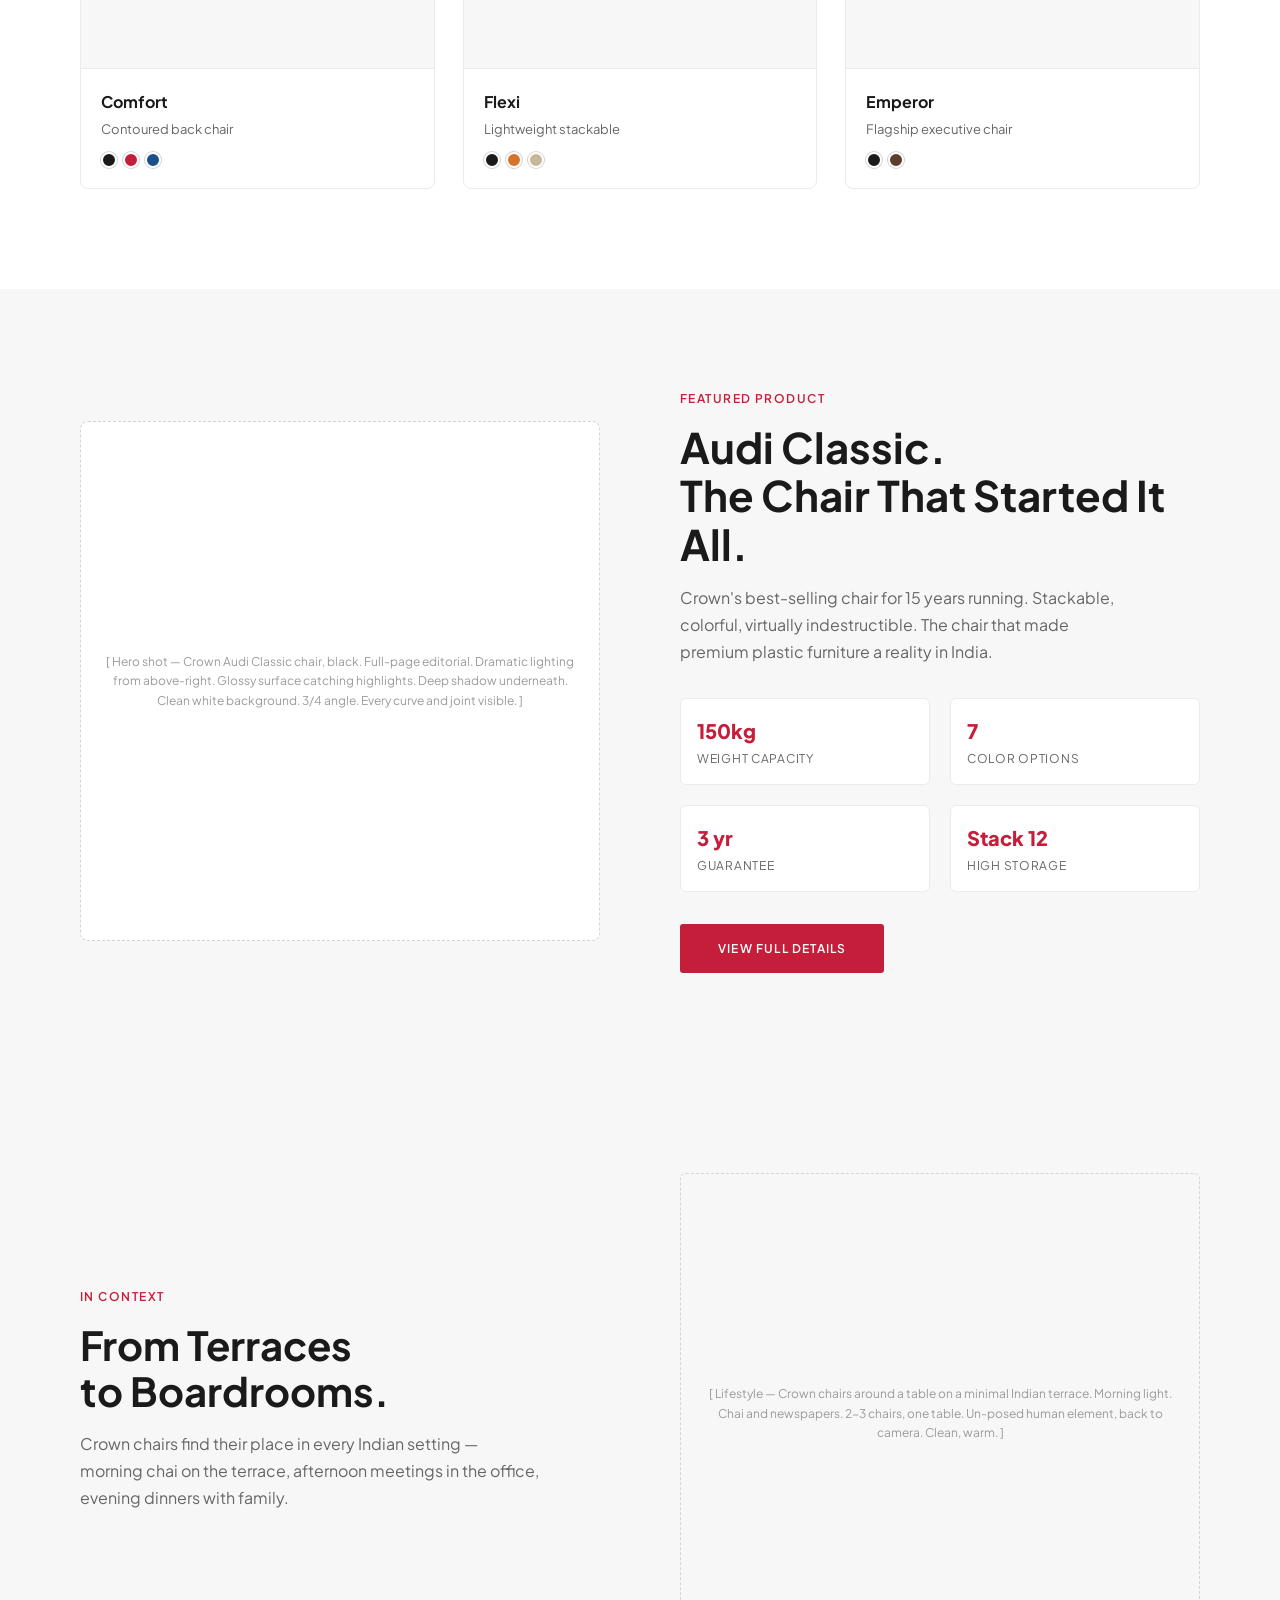
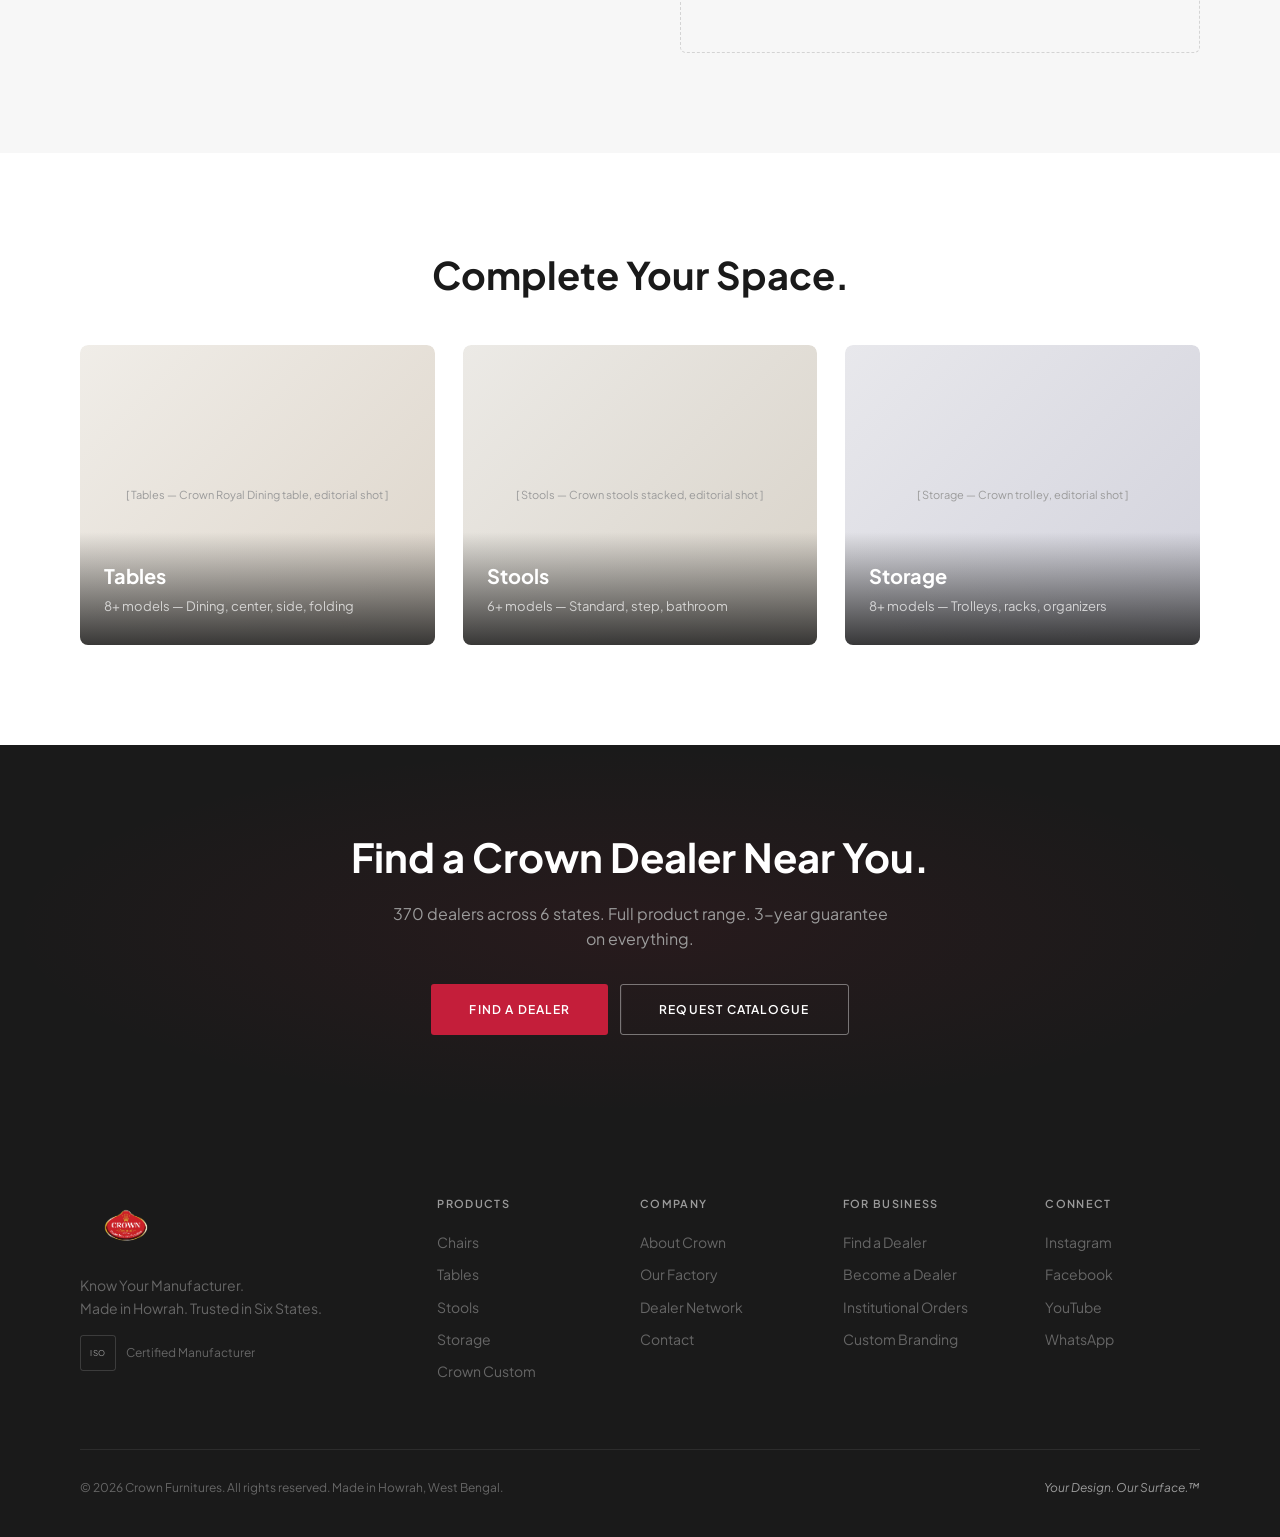
==== commit 75fde822: "Add split-hero layout with motion-blur lifestyle images to all category pages Replace scattered-prod" ====
--- a/chairs-prototype.html
+++ b/chairs-prototype.html
@@ -64,12 +64,8 @@
   transition: opacity 0.6s ease, visibility 0.6s ease;
 }
 .loader.hidden { opacity: 0; visibility: hidden; pointer-events: none; }
-.loader-logo {
-  animation: loaderPulse 1.5s ease-in-out infinite;
-}
 .loader-logo img {
-  height: 80px;
-  filter: brightness(0) invert(1);
+  height: 200px;
 }
 .loader-sub {
   font-size: 11px; font-weight: 500; letter-spacing: 4px;
@@ -124,34 +120,28 @@
 
 /* ─── NAVIGATION ──────────────────────────────────────────── */
 .nav {
-  position: fixed; top: 0; left: 0; right: 0; z-index: 1000;
-  background: rgba(255,255,255,0);
-  backdrop-filter: blur(0px);
-  transition: all 0.4s var(--ease);
-  border-bottom: 1px solid transparent;
+  position: sticky; top: 0; left: 0; right: 0; z-index: 1000;
+  background: var(--white);
+  border-bottom: 1px solid var(--g200);
+  transition: box-shadow 0.4s var(--ease);
 }
 .nav.scrolled {
-  background: rgba(255,255,255,0.97);
-  backdrop-filter: blur(20px);
-  border-bottom-color: var(--g200);
-  box-shadow: 0 1px 20px rgba(0,0,0,0.04);
+  box-shadow: 0 1px 20px rgba(0,0,0,0.06);
 }
 .nav-inner {
-  max-width: var(--max-w); margin: 0 auto; padding: 0 40px;
+  max-width: 100%; margin: 0; padding: 0 40px 0 24px;
   display: flex; align-items: center; justify-content: space-between;
-  height: var(--nav-h); transition: height 0.4s var(--ease);
-}
-.nav.scrolled .nav-inner { height: 64px; }
+  height: 64px;
+}
 
 .nav-logo { display: flex; align-items: center; }
-.nav-logo img { height: 65px; transition: height 0.4s var(--ease); }
-.nav.scrolled .nav-logo img { height: 48px; }
+.nav-logo img { height: 80px; }
 
 .nav-links { display: flex; gap: 32px; align-items: center; }
 .nav-links a {
   font-size: 13px; font-weight: 500; color: var(--g500);
   transition: color 0.3s ease; letter-spacing: 0.02em;
-  position: relative;
+  position: relative; text-decoration: none;
 }
 .nav-links a::after {
   content: ''; position: absolute; bottom: -4px; left: 0;
@@ -233,57 +223,49 @@
 
 /* ─── CATEGORY HERO ───────────────────────────────────────── */
 .category-hero {
-  min-height: 100vh;
+  min-height: calc(100vh - 64px);
+  display: grid; grid-template-columns: 1fr 1fr; gap: 0;
+  position: relative; overflow: hidden;
+}
+
+.hero-panel {
+  position: relative; overflow: hidden;
+  background: var(--g100);
+}
+.hero-panel img {
+  width: 100%; height: 100%;
+  object-fit: cover;
+  display: block;
+  opacity: 0;
+  animation: heroFadeIn 1s var(--ease) forwards;
+}
+.hero-panel:nth-child(2) img {
+  animation-delay: 0.2s;
+}
+.hero-panel-placeholder {
+  width: 100%; height: 100%;
   display: flex; align-items: center; justify-content: center;
-  position: relative; overflow: hidden;
-  background: linear-gradient(135deg, var(--hero-from) 0%, var(--hero-to) 100%);
-}
-
-.scattered-products {
-  position: absolute; inset: 0; z-index: 0; pointer-events: none;
-}
-
-.scattered-item {
-  position: absolute;
-  display: flex; align-items: center; justify-content: center;
-  font-size: 10px; color: var(--g400); text-align: center;
-  line-height: 1.4; padding: 8px;
-  border: 1.5px dashed var(--g300);
-  border-radius: 6px;
-  background: rgba(255,255,255,0.6);
-  backdrop-filter: blur(4px);
-  box-shadow: 0 4px 20px rgba(0,0,0,0.06);
-  opacity: 0;
-  animation: scatteredIn 0.8s var(--ease) forwards;
-}
-.scattered-item:nth-child(1) { animation-delay: 0.3s; }
-.scattered-item:nth-child(2) { animation-delay: 0.4s; }
-.scattered-item:nth-child(3) { animation-delay: 0.5s; }
-.scattered-item:nth-child(4) { animation-delay: 0.6s; }
-.scattered-item:nth-child(5) { animation-delay: 0.7s; }
-.scattered-item:nth-child(6) { animation-delay: 0.8s; }
-.scattered-item:nth-child(7) { animation-delay: 0.9s; }
-.scattered-item:nth-child(8) { animation-delay: 1.0s; }
-.scattered-item:nth-child(9) { animation-delay: 1.1s; }
-.scattered-item:nth-child(10) { animation-delay: 1.2s; }
-.scattered-item:nth-child(11) { animation-delay: 1.3s; }
-.scattered-item:nth-child(12) { animation-delay: 1.4s; }
-
-@keyframes scatteredIn {
-  from { opacity: 0; transform: inherit scale(0.8); }
+  font-size: 13px; color: var(--g400); letter-spacing: 0.02em;
+}
+
+@keyframes heroFadeIn {
+  from { opacity: 0; }
   to { opacity: 1; }
 }
 
 .category-hero-content {
-  position: relative; z-index: 2; text-align: center;
-  max-width: 650px; padding: 0 24px;
+  position: absolute; bottom: 0; left: 0; right: 0;
+  z-index: 2; text-align: center;
+  padding: 48px 24px 36px;
+  background: linear-gradient(to top, rgba(0,0,0,0.35) 0%, rgba(0,0,0,0.1) 60%, transparent 100%);
 }
 
 .heading-hero {
-  font-size: clamp(44px, 7vw, 80px);
-  font-weight: 800; line-height: 1.05;
-  letter-spacing: -0.02em; color: var(--black);
-  margin-bottom: 28px;
+  font-size: clamp(28px, 3.5vw, 44px);
+  font-weight: 700; line-height: 1.15;
+  letter-spacing: -0.01em; color: var(--white);
+  margin-bottom: 16px;
+  text-shadow: 0 1px 8px rgba(0,0,0,0.3);
 }
 
 /* ─── FEATURE STRIP ───────────────────────────────────────── */
@@ -585,9 +567,9 @@
   .nav-cta { margin-top: 12px; text-align: center; display: block; }
   .mobile-overlay { display: block; }
 
-  .category-hero { min-height: 70vh; }
-  .scattered-products { opacity: 0.3; }
-  .scattered-item { transform: scale(0.7) !important; }
+  .category-hero { min-height: 70vh; grid-template-columns: 1fr 1fr; }
+  .category-hero-content { padding: 60px 20px 36px; }
+  .heading-hero { font-size: clamp(24px, 5vw, 36px); }
 
   .feature-strip { grid-template-columns: repeat(2, 1fr); }
   .feature-item:nth-child(1), .feature-item:nth-child(2) { border-bottom: 1px solid var(--g200); }
@@ -625,8 +607,9 @@
 }
 
 @media (max-width: 480px) {
-  .scattered-products { display: none; }
-  .category-hero { min-height: 60vh; }
+  .category-hero { min-height: auto; grid-template-columns: 1fr; }
+  .hero-panel { min-height: 45vh; }
+  .hero-panel:nth-child(2) { display: none; }
   .product-grid { grid-template-columns: 1fr; }
   .product-card .img-placeholder { height: 200px; }
   .specs-grid { grid-template-columns: 1fr; }
@@ -639,7 +622,6 @@
 <!-- ═══ LOADING SCREEN ═══ -->
 <div class="loader" id="loader">
   <div class="loader-logo"><img src="crown-logo.png" alt="Crown"></div>
-  <div class="loader-sub">Premium Furniture</div>
   <div class="loader-bar"><div class="loader-bar-fill"></div></div>
 </div>
 
@@ -665,25 +647,19 @@
 </nav>
 <div class="mobile-overlay" id="mobileOverlay"></div>
 
-<!-- ═══ CATEGORY HERO — Vitra-style scattered chairs ═══ -->
+<!-- ═══ CATEGORY HERO — Split banner ═══ -->
 <section class="category-hero">
-  <div class="scattered-products">
-    <div class="scattered-item" style="top:8%; left:3%; width:100px; height:90px; transform:rotate(-15deg);">Audi Classic — black, 3/4 angle</div>
-    <div class="scattered-item" style="top:5%; left:25%; width:70px; height:65px; transform:rotate(10deg);">Polo — green, top-down</div>
-    <div class="scattered-item" style="top:12%; right:8%; width:120px; height:110px; transform:rotate(5deg);">Trump Premium — red, 3/4 angle</div>
-    <div class="scattered-item" style="top:3%; right:30%; width:60px; height:55px; transform:rotate(-20deg);">Classic — blue, side</div>
-    <div class="scattered-item" style="top:35%; left:2%; width:80px; height:75px; transform:rotate(12deg);">Ferrari — black, front</div>
-    <div class="scattered-item" style="top:30%; right:3%; width:90px; height:85px; transform:rotate(-8deg);">Royal — brown, 3/4</div>
-    <div class="scattered-item" style="bottom:30%; left:5%; width:110px; height:100px; transform:rotate(-5deg);">Audi Classic — red, back angle</div>
-    <div class="scattered-item" style="bottom:25%; right:5%; width:75px; height:70px; transform:rotate(18deg);">Polo — beige, side</div>
-    <div class="scattered-item" style="bottom:8%; left:20%; width:65px; height:60px; transform:rotate(8deg);">Classic — orange, top</div>
-    <div class="scattered-item" style="bottom:5%; right:22%; width:95px; height:88px; transform:rotate(-12deg);">Trump — black, 3/4</div>
-    <div class="scattered-item" style="top:50%; left:15%; width:55px; height:50px; transform:rotate(22deg);">Ferrari — red, back</div>
-    <div class="scattered-item" style="top:55%; right:12%; width:85px; height:78px; transform:rotate(-18deg);">Royal — red, side</div>
+  <div class="hero-panel">
+    <!-- Replace src with generated motion-blur image -->
+    <img src="images/products/chairs-hero-left.png" alt="Audi Duo — motion blur lifestyle">
+  </div>
+  <div class="hero-panel">
+    <!-- Replace src with generated clean product image -->
+    <img src="images/products/chairs-hero-right.png" alt="Audi Duo — product shot">
   </div>
   <div class="category-hero-content">
-    <h1 class="heading-hero">Sit On It.<br>You'll Know.</h1>
-    <a href="#products" class="btn btn-primary">Explore Chairs</a>
+    <h1 class="heading-hero">Sit On It. You'll Know.</h1>
+    <a href="#products" class="btn btn-white-outline">Explore Chairs</a>
   </div>
 </section>
 
@@ -1058,7 +1034,7 @@
 </footer>
 
 <!-- ═══ WHATSAPP FAB ═══ -->
-<a href="https://wa.me/919876543210" class="wafab" id="wafab" title="Chat on WhatsApp" target="_blank">
+<a href="https://wa.me/918910674600" class="wafab" id="wafab" title="Chat on WhatsApp" target="_blank">
   <svg viewBox="0 0 24 24"><path d="M17.472 14.382c-.297-.149-1.758-.867-2.03-.967-.273-.099-.471-.148-.67.15-.197.297-.767.966-.94 1.164-.173.199-.347.223-.644.075-.297-.15-1.255-.463-2.39-1.475-.883-.788-1.48-1.761-1.653-2.059-.173-.297-.018-.458.13-.606.134-.133.298-.347.446-.52.149-.174.198-.298.298-.497.099-.198.05-.371-.025-.52-.075-.149-.669-1.612-.916-2.207-.242-.579-.487-.5-.669-.51-.173-.008-.371-.01-.57-.01-.198 0-.52.074-.792.372-.272.297-1.04 1.016-1.04 2.479 0 1.462 1.065 2.875 1.213 3.074.149.198 2.096 3.2 5.077 4.487.709.306 1.262.489 1.694.625.712.227 1.36.195 1.871.118.571-.085 1.758-.719 2.006-1.413.248-.694.248-1.289.173-1.413-.074-.124-.272-.198-.57-.347m-5.421 7.403h-.004a9.87 9.87 0 01-5.031-1.378l-.361-.214-3.741.982.998-3.648-.235-.374a9.86 9.86 0 01-1.51-5.26c.001-5.45 4.436-9.884 9.888-9.884 2.64 0 5.122 1.03 6.988 2.898a9.825 9.825 0 012.893 6.994c-.003 5.45-4.437 9.884-9.885 9.884m8.413-18.297A11.815 11.815 0 0012.05 0C5.495 0 .16 5.335.157 11.892c0 2.096.547 4.142 1.588 5.945L.057 24l6.305-1.654a11.882 11.882 0 005.683 1.448h.005c6.554 0 11.89-5.335 11.893-11.893a11.821 11.821 0 00-3.48-8.413z"/></svg>
 </a>
 
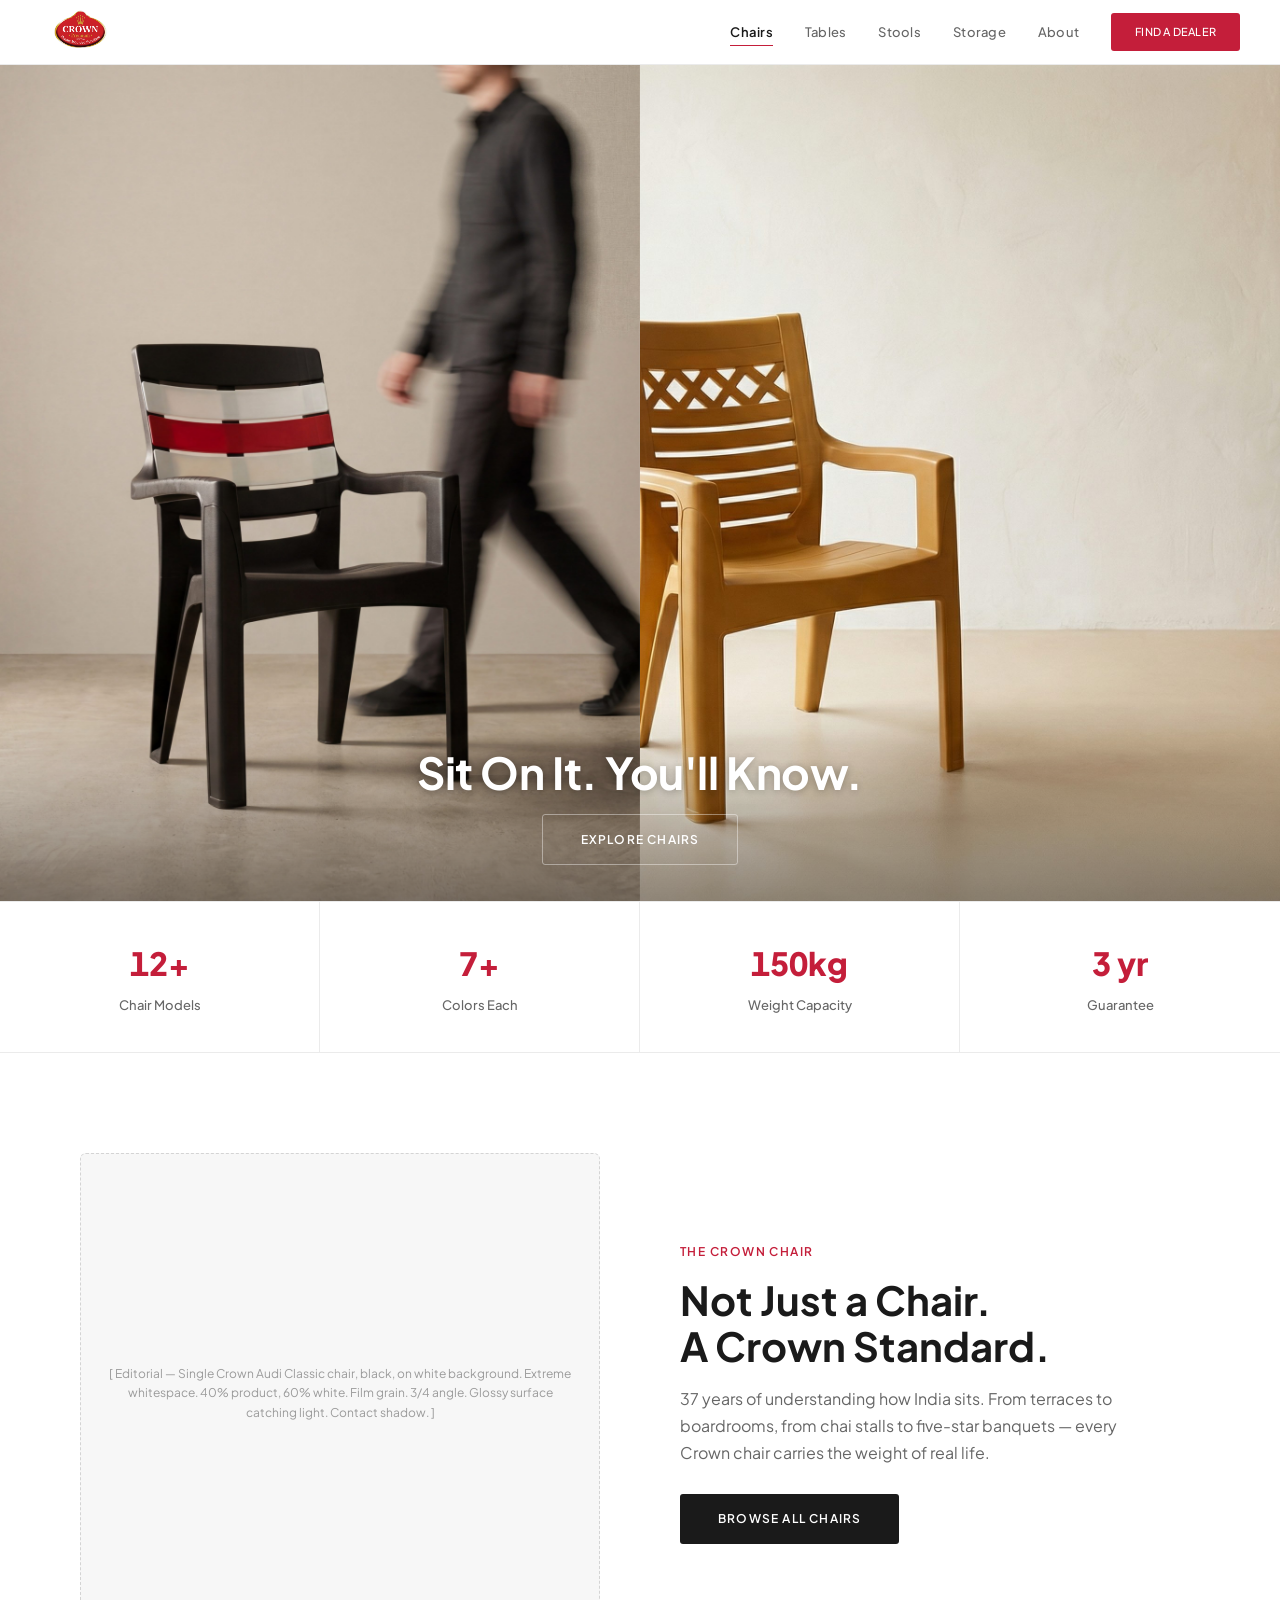
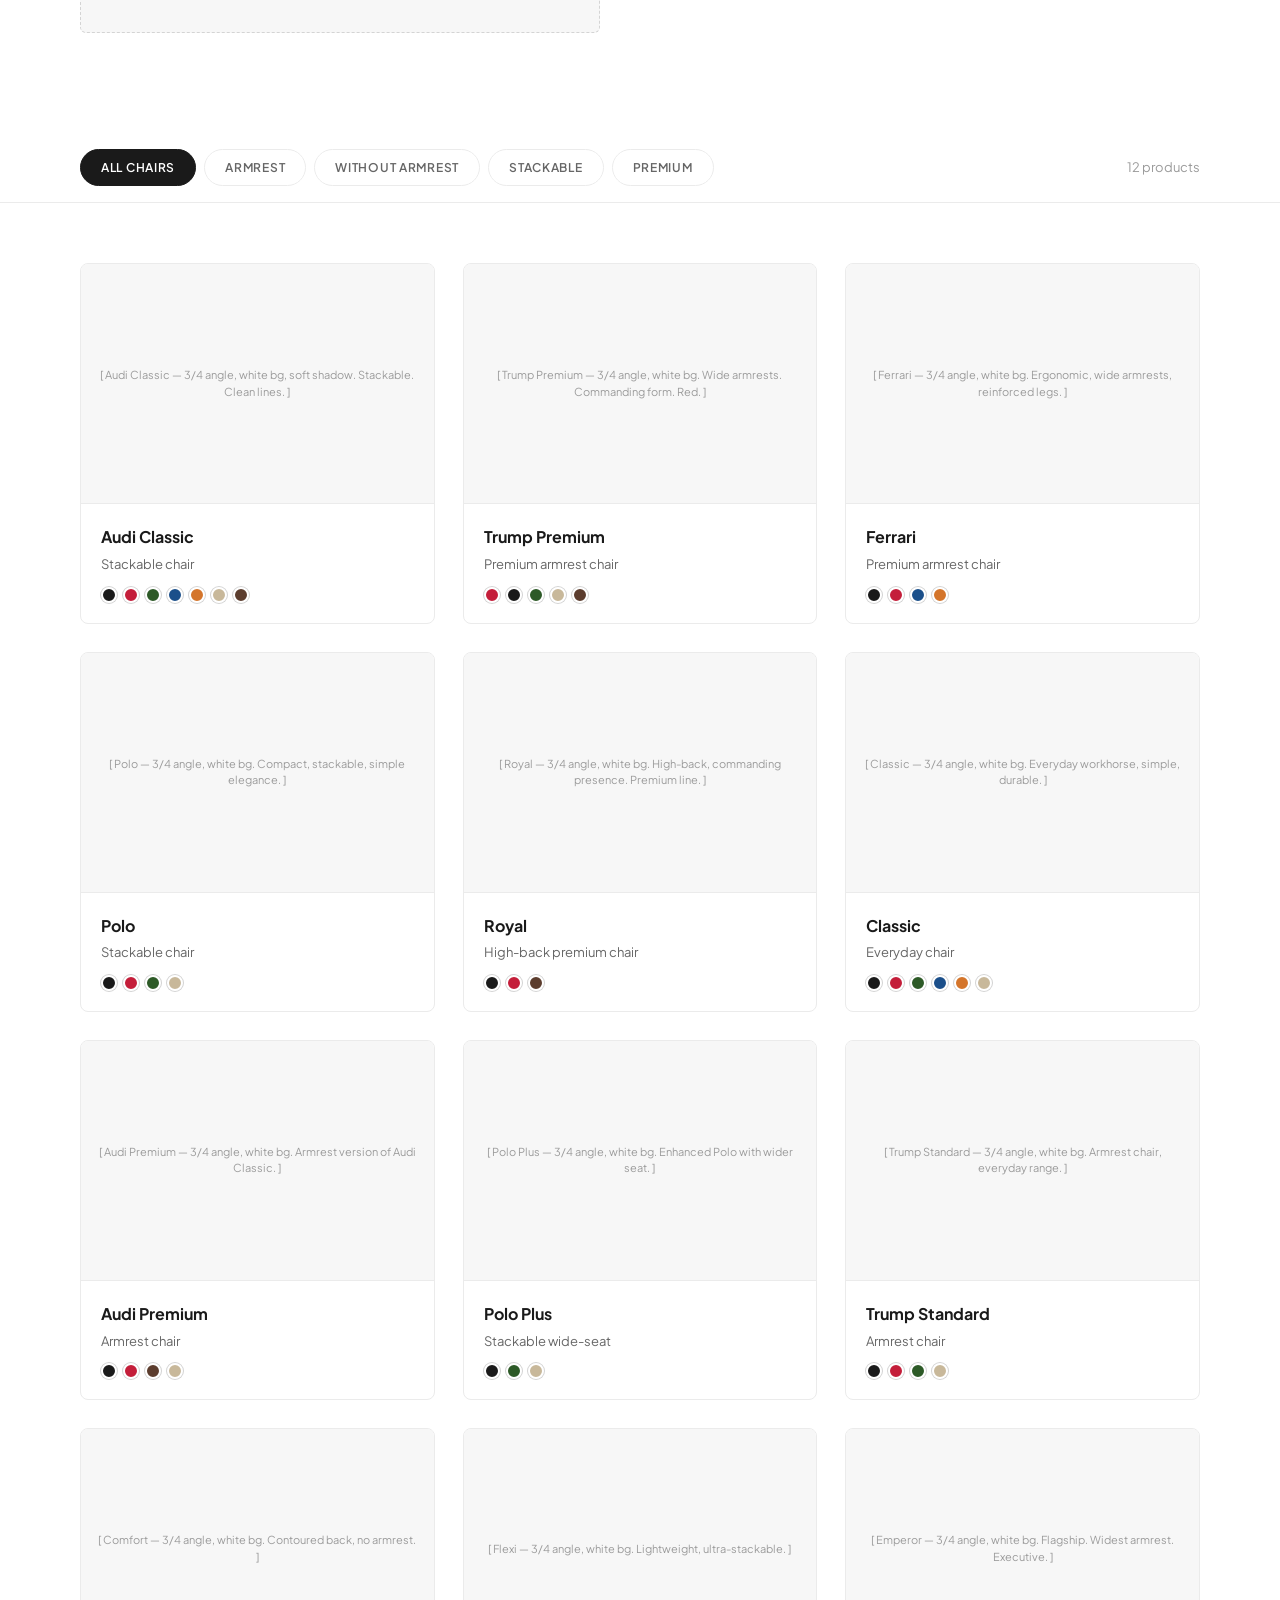
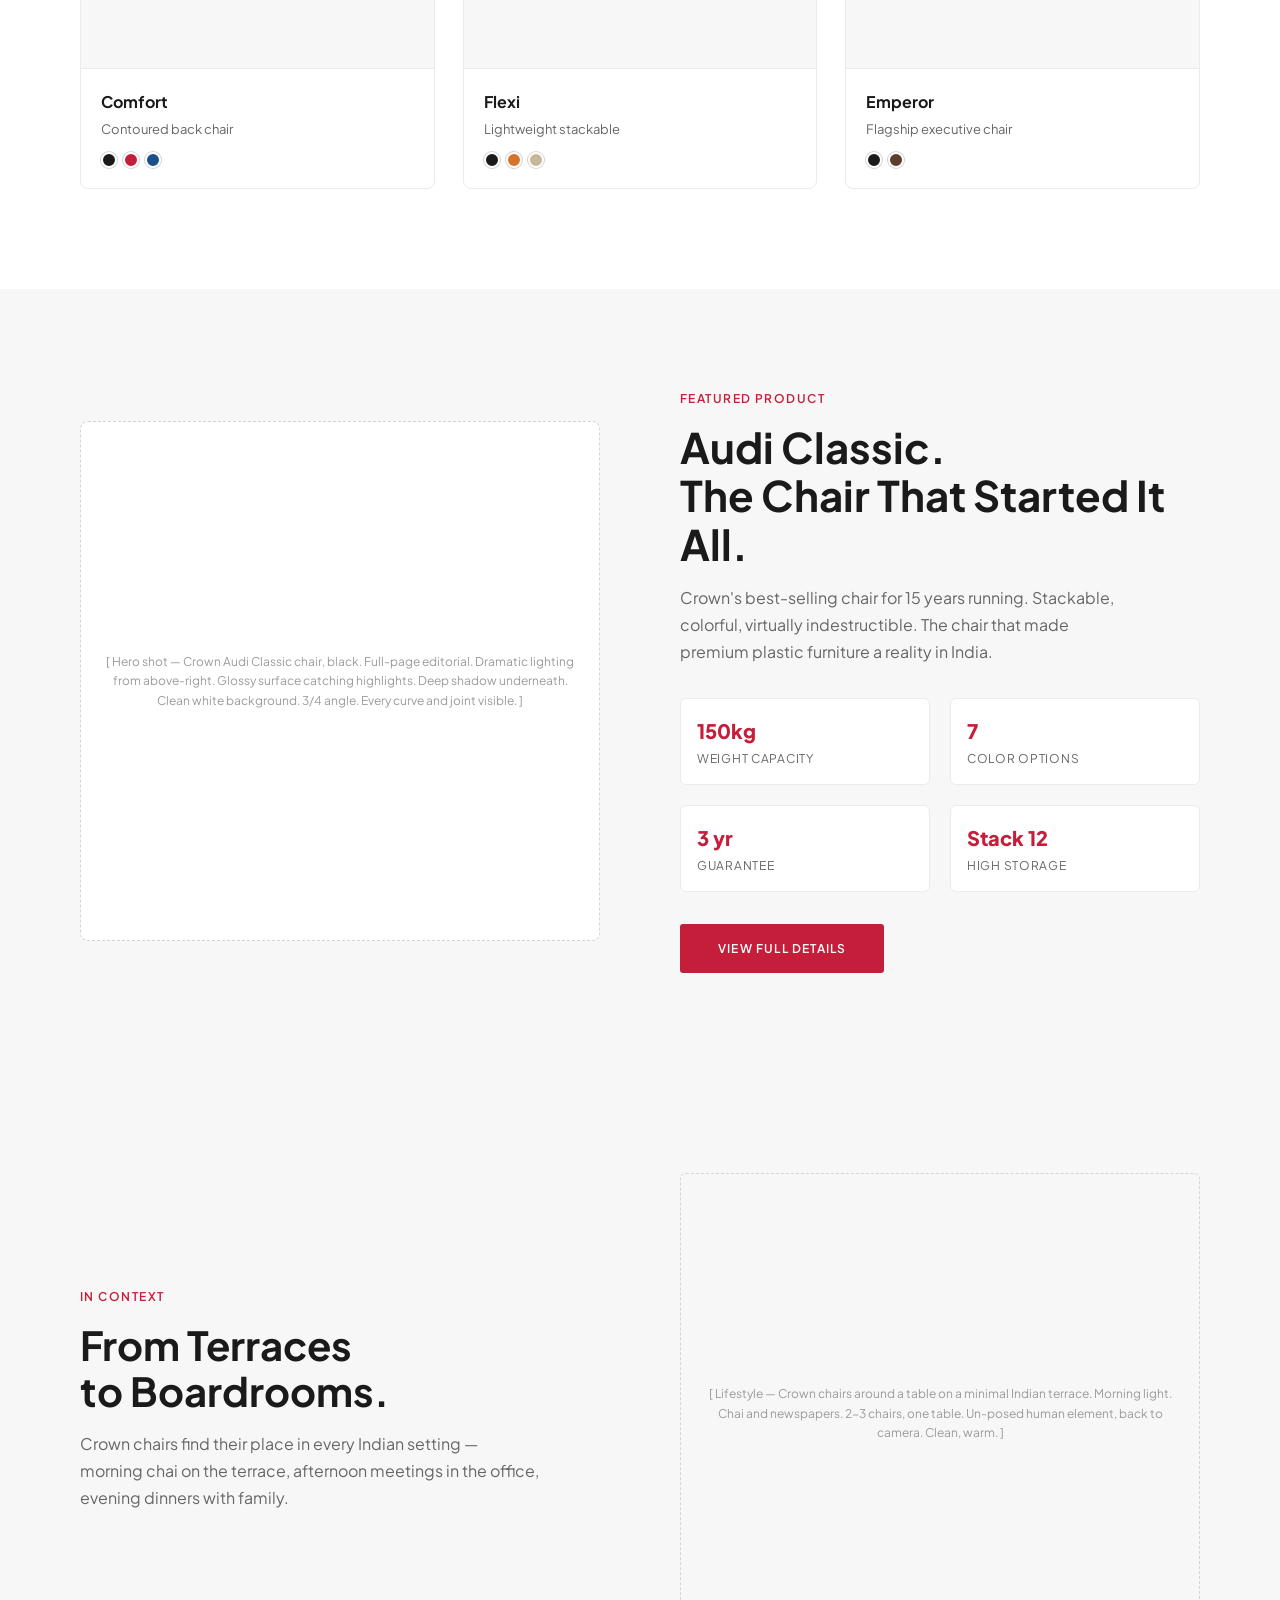
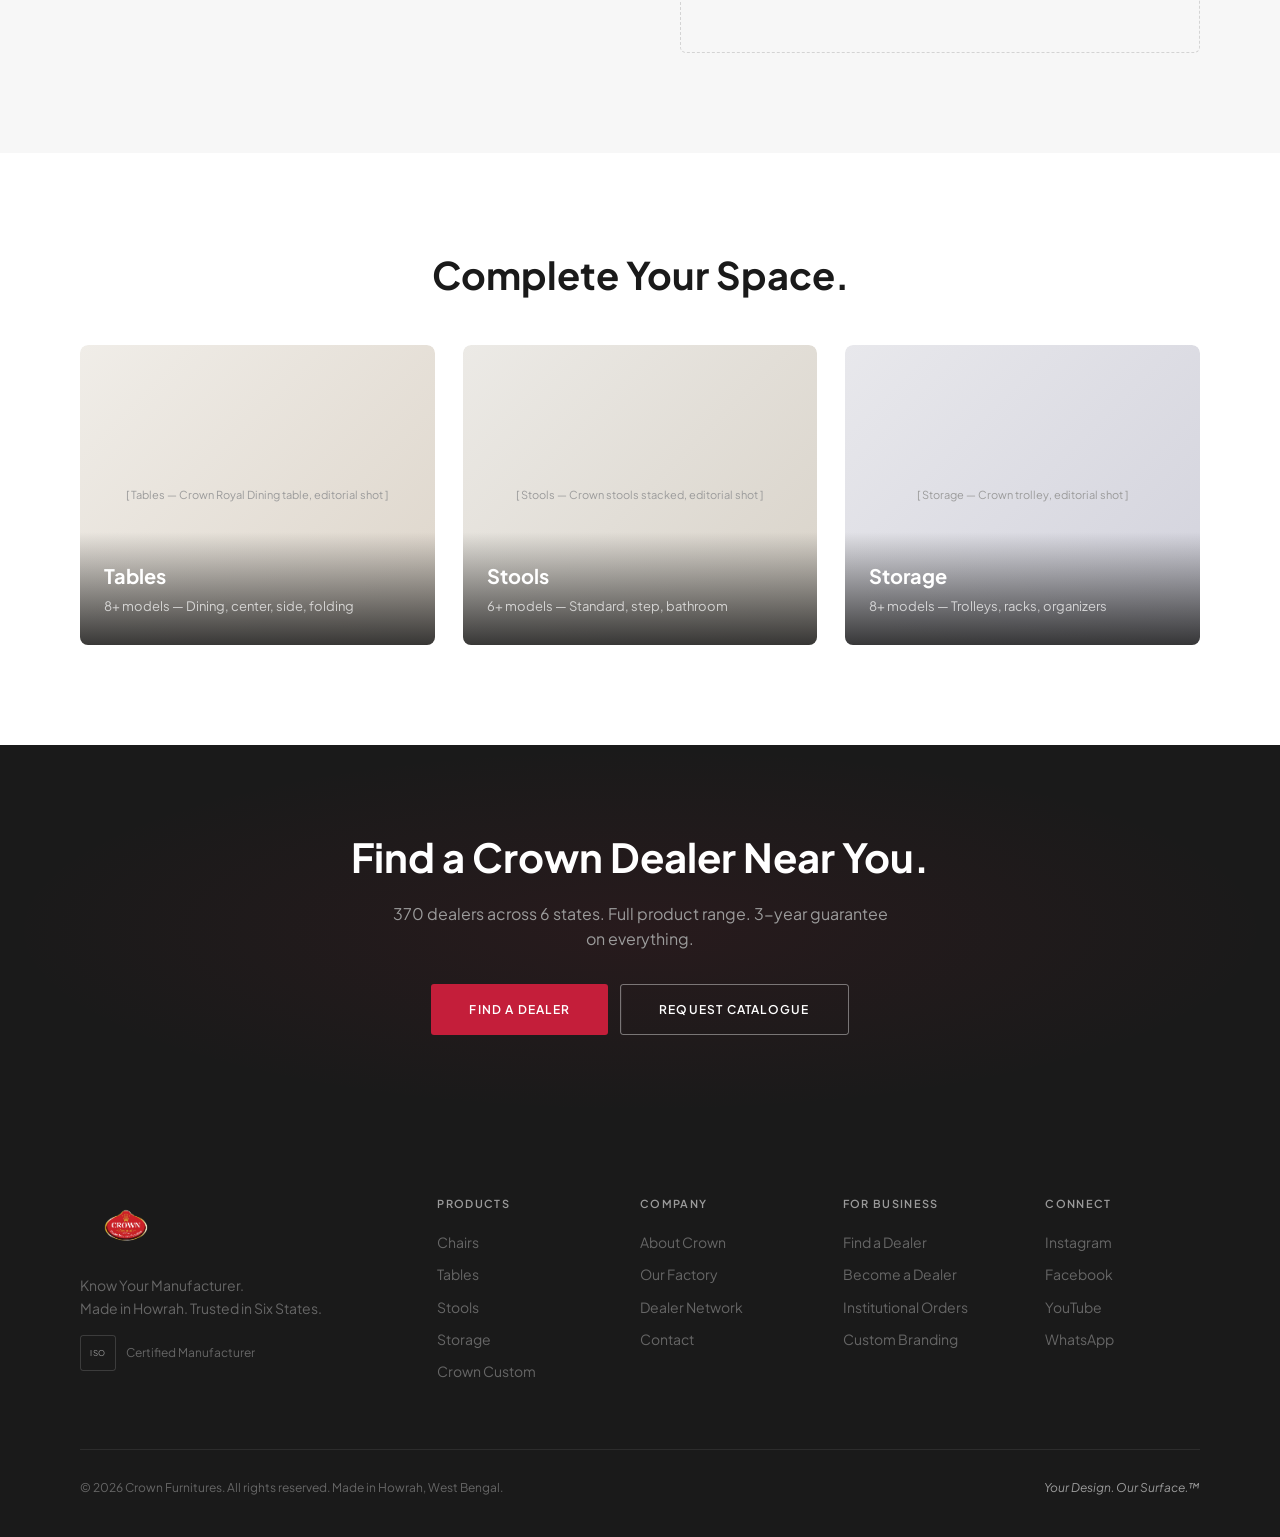
==== commit ff9ceddc: "Compress hero images from PNG to JPG (75MB -> 2.6MB total) PNGs were too large for Vercel deployment" ====
--- a/chairs-prototype.html
+++ b/chairs-prototype.html
@@ -608,10 +608,20 @@
 
 @media (max-width: 480px) {
   .category-hero { min-height: auto; grid-template-columns: 1fr; }
-  .hero-panel { min-height: 45vh; }
+  .hero-panel { min-height: 50vh; }
   .hero-panel:nth-child(2) { display: none; }
-  .product-grid { grid-template-columns: 1fr; }
-  .product-card .img-placeholder { height: 200px; }
+  .hero-panel img { height: auto; min-height: 50vh; }
+  .category-hero-content { padding: 36px 20px 28px; }
+  .heading-hero { font-size: clamp(22px, 6vw, 28px); }
+
+  .product-grid { grid-template-columns: 1fr; gap: 0; }
+  .product-card { border-radius: 0; border-left: none; border-right: none; border-bottom: 1px solid var(--g200); }
+  .product-card .img-placeholder {
+    height: auto; aspect-ratio: 4/3;
+    align-items: flex-start; justify-content: flex-start;
+    text-align: left; border-bottom: none;
+  }
+  .product-card-info { padding: 16px 0; }
   .specs-grid { grid-template-columns: 1fr; }
   .footer-top { grid-template-columns: 1fr; }
 }
@@ -651,11 +661,11 @@
 <section class="category-hero">
   <div class="hero-panel">
     <!-- Replace src with generated motion-blur image -->
-    <img src="images/products/chairs-hero-left.png" alt="Audi Duo — motion blur lifestyle">
+    <img src="images/products/chairs-hero-left.jpg" alt="Audi Duo — motion blur lifestyle">
   </div>
   <div class="hero-panel">
     <!-- Replace src with generated clean product image -->
-    <img src="images/products/chairs-hero-right.png" alt="Audi Duo — product shot">
+    <img src="images/products/chairs-hero-right.jpg" alt="Audi Duo — product shot">
   </div>
   <div class="category-hero-content">
     <h1 class="heading-hero">Sit On It. You'll Know.</h1>
